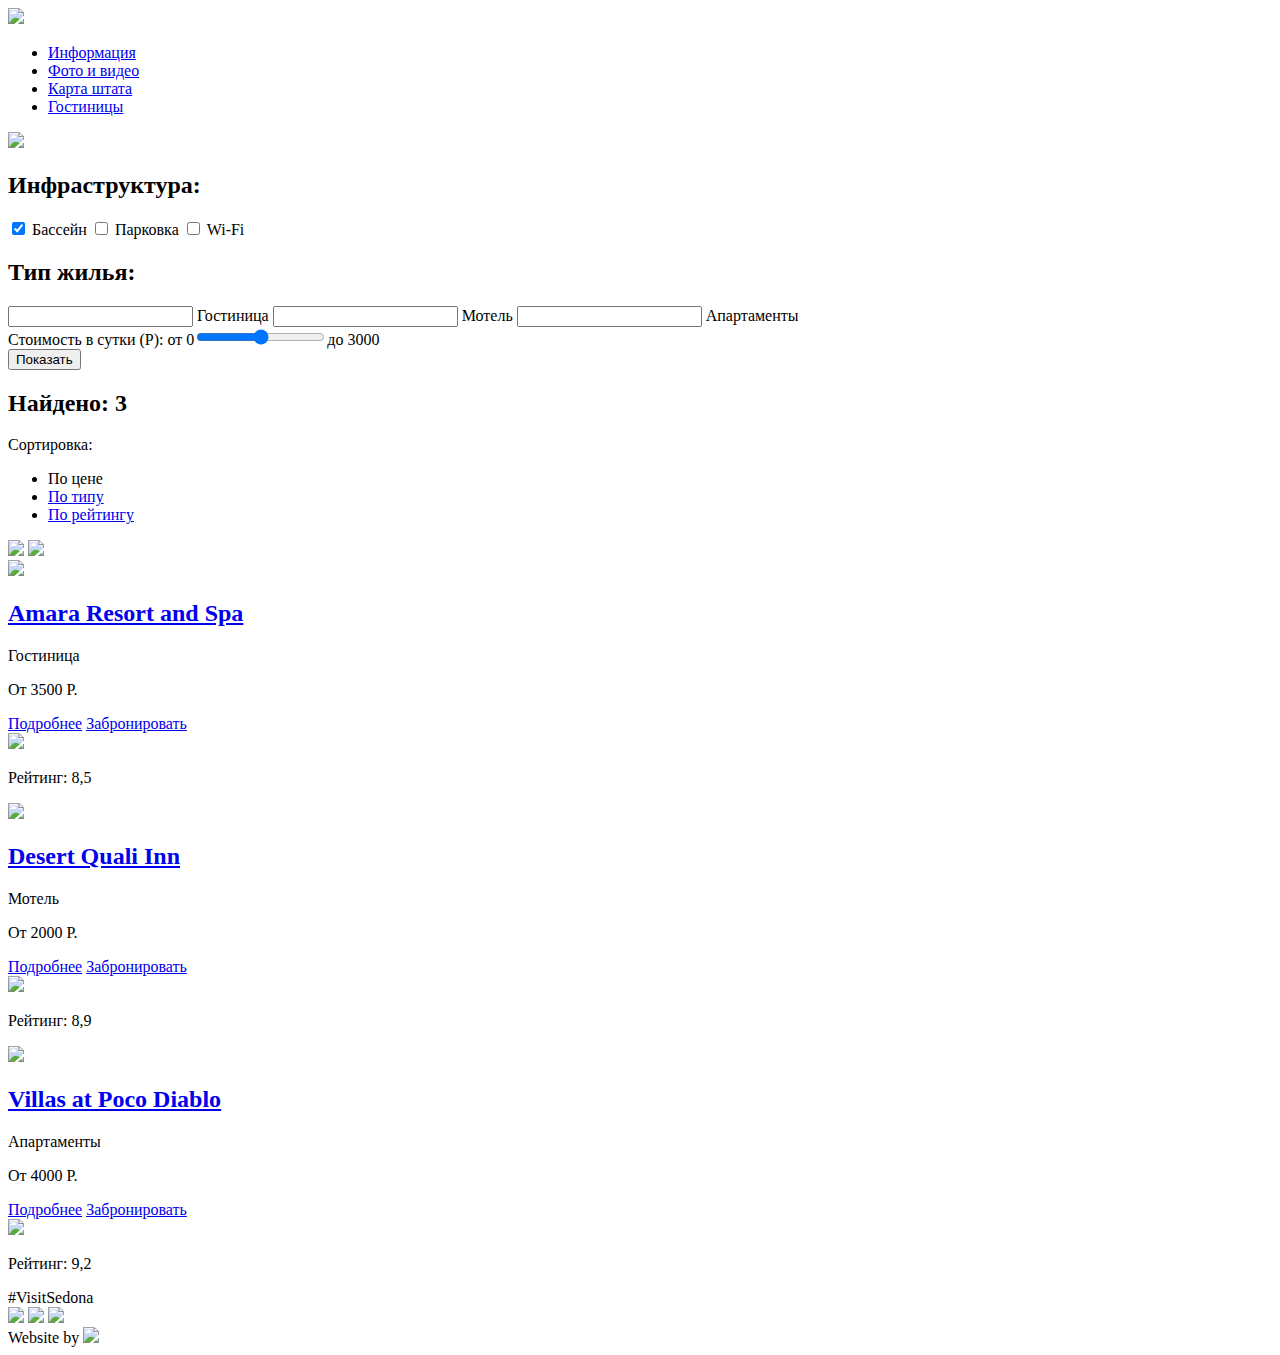
==== inner.html @ 13d553fa "Sedona_edited" ====
<!DOCTYPE html>
<html lang="ru">
  <head>
    <meta charset="utf-8">
    <title>HTML Academy: Седона</title>
    <link href="css/style.css" rel="stylesheet">
  </head>
  <body>
    <header>
      <div class="container">
        <div class="logo">
          <a href="index.html">
            <img src="img/sedona-logo.png">	
          </a>
        </div>
        <nav class="main-navigation">
          <ul>
            <li>
              <a href="#">Информация</a>
            </li>
            <li>
              <a href="#">Фото и видео</a>
            </li>
            <li>
              <a href="#">Карта штата</a>
            </li>
            <li>
              <a href="#">Гостиницы</a>
            </li>
          </ul>
        </nav>
      </div>
    </header>
    <main>
      <div class="search-criteria">
        <img src="img/search-background.jpg">
        <form action="https://echo.sedona.com" method="get">
          <div class="search-criteria-left">
            <div class="infrastructure">
              <h2>Инфраструктура:</h2>
              <label>
                <input type="checkbox" name="swimming-pool" checked> Бассейн
              </label>
              <label>
                <input type="checkbox" name="parking-lot"> Парковка
              </label>
              <label>
                <input type="checkbox" name="wi-fi"> Wi-Fi
              </label>
            </div>
            <div class="housing-type">
              <h2>Тип жилья:</h2>
              <label>
                <input type"checkbox" name="hotel" checked> Гостиница
              </label>
              <label>
                <input type"checkbox" name="motel" checked> Мотель
              </label>
              <label>
                <input type"checkbox" name="apartment" checked> Апартаменты
              </label>
            </div>
          </div>
          <div class="search-criteria-right">
            <label>Стоимость в сутки (Р):
              от 0<input type="range" id="price" name="price" min="0" max="3000">до 3000
            </label>
          </div>
          <div class="buttons">
            <input type="submit" value="Показать">
          </div>        
        </form>  
      </div>
      <div class="found">
        <div class="found-left">
          <h2>Найдено: 3</h2>
          <p>Сортировка:</p>
          <div class="sort">
            <ul>
              <li>
                <a>По цене</a>	
              </li>
              <li>
                <a href="#">По типу</a>
              </li>
              <li>
                <a href="#">По рейтингу</a>
              </li>
            </ul>
          </div>
        </div>
        <div class="found-right">
          <a class="up" href="#up"><img src="up.png"></a>
          <a class="down" href="#down"><img src="down.png"></a>
        </div>
      </div>
      <div class="amara-resort-n-spa">
        <div class="amara-left">
          <a href="amara.html">
            <img src="img/amara.jpg">
            <h2>Amara Resort and Spa</h2>
          </a>
          <p>Гостиница</p>
          <p>От 3500 Р.</p>
          <a href="#">Подробнее</a>
          <a href="#">Забронировать</a>
        </div>
        <div class="amara-right">
          <div class="amara-rating">
            <img src="img/amara-rating.png">
          </div>
          <p>Рейтинг: 8,5</p>
        </div>
      </div>
      <div class="desert-quail-inn">
        <div class="quail-left">
          <a href="quail.html">
            <img src="img/quail.jpg">
            <h2>Desert Quali Inn</h2>
          </a>
          <p>Мотель</p>
          <p>От 2000 Р.</p>
          <a href="#">Подробнее</a>
          <a href="#">Забронировать</a>
        </div>
        <div class="quail-right">
          <div class="quail-rating">
            <img src="img/quail-rating.png">
          </div>
          <p>Рейтинг: 8,9</p>
        </div>
      </div>
      <div class="villas-at-poco-diablo">
        <div class="poco-diablo-left">
          <a href="poco-diablo.html">
            <img src="img/poco-diablo.jpg">
            <h2>Villas at Poco Diablo</h2>
          </a>
          <p>Апартаменты</p>
          <p>От 4000 Р.</p>
          <a href="#">Подробнее</a>
          <a href="#">Забронировать</a>
        </div>
        <div class="poco-diablo-right">
          <div class="poco-diablo-rating">
            <img src="img/poco-diablo-rating.png">
          </div>
          <p>Рейтинг: 9,2</p>
        </div>
      </div>
    </main>
    <footer>
      <div class="container">
        <section class="footer-hashtag">
          #VisitSedona
        </section>
        <section class="footer-social">
          <a href="twitter.com"><img src="img/icon-twitter.png"></a>
          <a href="facebook.com"><img src="img/icon-facebook.png"></a>
          <a href="youtube.com"><img src="img/icon-youtube.png"></a>
        </section>
        <section class="footer-copyright">
          Website by
          <a href="https://htmlacademy.ru">
            <img src="img/icon-academy.png">
          </a>
        </section>
      </div>
    </footer>
  </body>
</html>
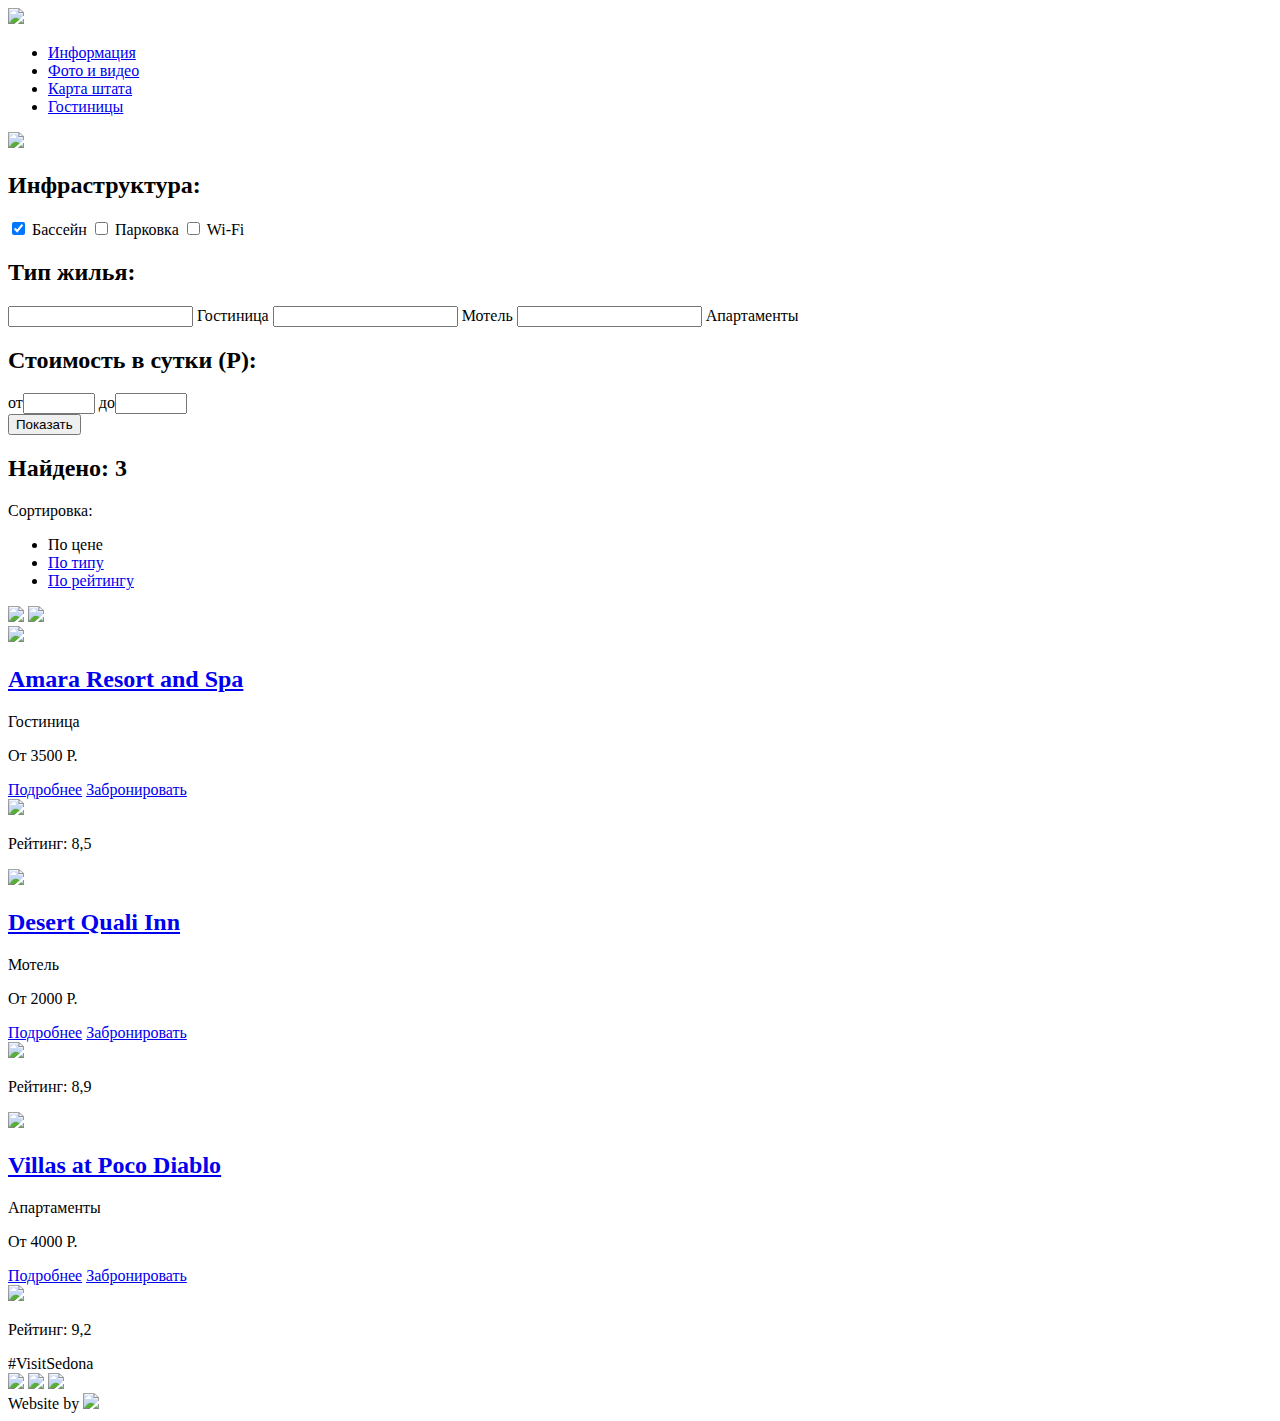
==== commit 7881fb24: "Sedona_edit" ====
--- a/inner.html
+++ b/inner.html
@@ -62,12 +62,18 @@
             </div>
           </div>
           <div class="search-criteria-right">
-            <label>Стоимость в сутки (Р):
-              от 0<input type="range" id="price" name="price" min="0" max="3000">до 3000
+            <h2>Стоимость в сутки (Р):</h2>
+            <label>
+              от<input type="number" name="min-price" min="0" max="3000">
             </label>
-          </div>
-          <div class="buttons">
-            <input type="submit" value="Показать">
+            <label>
+              до<input type="number" name="max-price" min="0" max="3000">
+            </label>
+            <div class="input-range">
+            </div>
+            <div class="button">
+              <input type="submit" value="Показать">
+            </div>
           </div>        
         </form>  
       </div>
@@ -94,9 +100,9 @@
           <a class="down" href="#down"><img src="down.png"></a>
         </div>
       </div>
-      <div class="amara-resort-n-spa">
-        <div class="amara-left">
-          <a href="amara.html">
+      <div class="hotels">
+        <div class="left">
+          <a href="#">
             <img src="img/amara.jpg">
             <h2>Amara Resort and Spa</h2>
           </a>
@@ -105,16 +111,16 @@
           <a href="#">Подробнее</a>
           <a href="#">Забронировать</a>
         </div>
-        <div class="amara-right">
-          <div class="amara-rating">
+        <div class="right">
+          <div class="rating">
             <img src="img/amara-rating.png">
           </div>
           <p>Рейтинг: 8,5</p>
         </div>
       </div>
-      <div class="desert-quail-inn">
-        <div class="quail-left">
-          <a href="quail.html">
+      <div class="hotels">
+        <div class="left">
+          <a href="#">
             <img src="img/quail.jpg">
             <h2>Desert Quali Inn</h2>
           </a>
@@ -123,16 +129,16 @@
           <a href="#">Подробнее</a>
           <a href="#">Забронировать</a>
         </div>
-        <div class="quail-right">
-          <div class="quail-rating">
+        <div class="right">
+          <div class="rating">
             <img src="img/quail-rating.png">
           </div>
           <p>Рейтинг: 8,9</p>
         </div>
       </div>
-      <div class="villas-at-poco-diablo">
-        <div class="poco-diablo-left">
-          <a href="poco-diablo.html">
+      <div class="hotels">
+        <div class="left">
+          <a href="#">
             <img src="img/poco-diablo.jpg">
             <h2>Villas at Poco Diablo</h2>
           </a>
@@ -141,8 +147,8 @@
           <a href="#">Подробнее</a>
           <a href="#">Забронировать</a>
         </div>
-        <div class="poco-diablo-right">
-          <div class="poco-diablo-rating">
+        <div class="right">
+          <div class="rating">
             <img src="img/poco-diablo-rating.png">
           </div>
           <p>Рейтинг: 9,2</p>
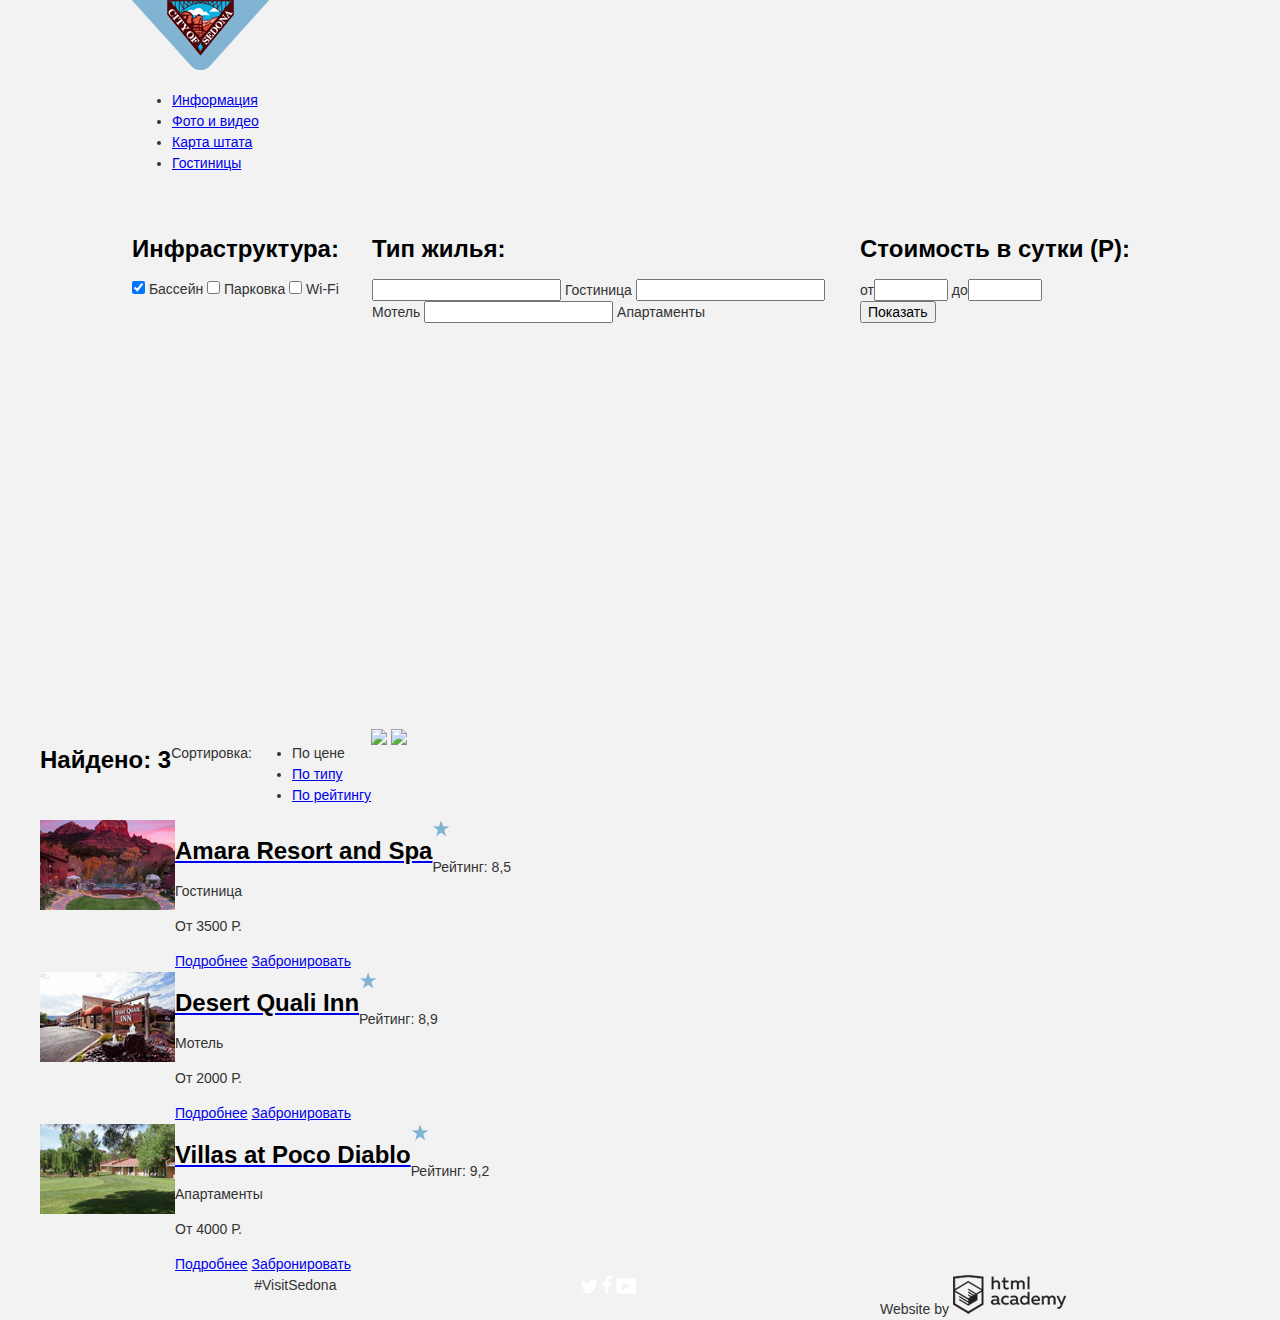
==== commit abef91f1: "Не самая удачная работа" ====
--- a/inner.html
+++ b/inner.html
@@ -3,7 +3,8 @@
   <head>
     <meta charset="utf-8">
     <title>HTML Academy: Седона</title>
-    <link href="css/style.css" rel="stylesheet">
+    <link rel="stylesheet" href="css/normalize.css">
+    <link rel="stylesheet" href="css/style.css">
   </head>
   <body>
     <header>
@@ -33,35 +34,32 @@
     </header>
     <main>
       <div class="search-criteria">
-        <img src="img/search-background.jpg">
         <form action="https://echo.sedona.com" method="get">
-          <div class="search-criteria-left">
-            <div class="infrastructure">
-              <h2>Инфраструктура:</h2>
-              <label>
-                <input type="checkbox" name="swimming-pool" checked> Бассейн
-              </label>
-              <label>
-                <input type="checkbox" name="parking-lot"> Парковка
-              </label>
-              <label>
-                <input type="checkbox" name="wi-fi"> Wi-Fi
-              </label>
-            </div>
-            <div class="housing-type">
-              <h2>Тип жилья:</h2>
-              <label>
-                <input type"checkbox" name="hotel" checked> Гостиница
-              </label>
-              <label>
-                <input type"checkbox" name="motel" checked> Мотель
-              </label>
-              <label>
-                <input type"checkbox" name="apartment" checked> Апартаменты
-              </label>
-            </div>
+          <div class="infrastructure">
+            <h2>Инфраструктура:</h2>
+            <label>
+              <input type="checkbox" name="swimming-pool" checked> Бассейн
+            </label>
+            <label>
+              <input type="checkbox" name="parking-lot"> Парковка
+            </label>
+            <label>
+              <input type="checkbox" name="wi-fi"> Wi-Fi
+            </label>
           </div>
-          <div class="search-criteria-right">
+          <div class="housing-type">
+            <h2>Тип жилья:</h2>
+            <label>
+              <input type"checkbox" name="hotel" checked> Гостиница
+            </label>
+            <label>
+              <input type"checkbox" name="motel" checked> Мотель
+            </label>
+            <label>
+              <input type"checkbox" name="apartment" checked> Апартаменты
+            </label>
+          </div>
+          <div class="price">
             <h2>Стоимость в сутки (Р):</h2>
             <label>
               от<input type="number" name="min-price" min="0" max="3000">
@@ -74,36 +72,36 @@
             <div class="button">
               <input type="submit" value="Показать">
             </div>
-          </div>        
+          </div>     
         </form>  
       </div>
       <div class="found">
-        <div class="found-left">
-          <h2>Найдено: 3</h2>
-          <p>Сортировка:</p>
-          <div class="sort">
-            <ul>
-              <li>
-                <a>По цене</a>	
-              </li>
-              <li>
-                <a href="#">По типу</a>
-              </li>
-              <li>
-                <a href="#">По рейтингу</a>
-              </li>
-            </ul>
-          </div>
+        <h2>Найдено: 3</h2>
+        <p>Сортировка:</p>
+        <div class="sort">
+          <ul>
+            <li>
+              <a>По цене</a>	
+            </li>
+            <li>
+              <a href="#">По типу</a>
+            </li>
+            <li>
+              <a href="#">По рейтингу</a>
+            </li>
+          </ul>
         </div>
-        <div class="found-right">
+        <div class="sort-list">
           <a class="up" href="#up"><img src="up.png"></a>
           <a class="down" href="#down"><img src="down.png"></a>
         </div>
       </div>
       <div class="hotels">
-        <div class="left">
+        <div class="hotel-photo">
+          <img src="img/amara.jpg">
+        </div>
+        <div class="hotel-description">
           <a href="#">
-            <img src="img/amara.jpg">
             <h2>Amara Resort and Spa</h2>
           </a>
           <p>Гостиница</p>
@@ -111,17 +109,17 @@
           <a href="#">Подробнее</a>
           <a href="#">Забронировать</a>
         </div>
-        <div class="right">
-          <div class="rating">
-            <img src="img/amara-rating.png">
-          </div>
+        <div class="rating">
+          <img src="img/rating.png">
           <p>Рейтинг: 8,5</p>
         </div>
       </div>
       <div class="hotels">
-        <div class="left">
+        <div class="hotel-photo">
+          <img src="img/quail.jpg">
+        </div>
+        <div class="hotel-description">
           <a href="#">
-            <img src="img/quail.jpg">
             <h2>Desert Quali Inn</h2>
           </a>
           <p>Мотель</p>
@@ -129,17 +127,17 @@
           <a href="#">Подробнее</a>
           <a href="#">Забронировать</a>
         </div>
-        <div class="right">
-          <div class="rating">
-            <img src="img/quail-rating.png">
-          </div>
+        <div class="rating">
+          <img src="img/rating.png">
           <p>Рейтинг: 8,9</p>
         </div>
       </div>
       <div class="hotels">
-        <div class="left">
+        <div class="hotel-photo">
+          <img src="img/poco-diablo.jpg">
+        </div>
+        <div class="hotel-description">
           <a href="#">
-            <img src="img/poco-diablo.jpg">
             <h2>Villas at Poco Diablo</h2>
           </a>
           <p>Апартаменты</p>
@@ -147,10 +145,8 @@
           <a href="#">Подробнее</a>
           <a href="#">Забронировать</a>
         </div>
-        <div class="right">
-          <div class="rating">
-            <img src="img/poco-diablo-rating.png">
-          </div>
+        <div class="rating">
+          <img src="img/rating.png">
           <p>Рейтинг: 9,2</p>
         </div>
       </div>
--- a/css/style.css
+++ b/css/style.css
@@ -0,0 +1,149 @@
+body {
+    font-size: 14px;
+    line-height: 21px;
+    color: #333333;
+    font-weight: normal;
+    font-family: "PT Sans", sans-serif;   
+    background-color: #f2f2f2;
+    margin: 0 0 0 40px;  
+}
+
+h1 {
+    font-size: 30px;
+    line-height: 24px;
+    color: #000000;
+    font-weight: bold;
+    font-family: "PT Sans", sans-serif;
+}
+
+h2 {
+    font-size: 24px;
+    line-height: 21px;
+    color: #000000;
+    font-weight: bold;
+    font-family: "PT Sans", sans-serif;
+}
+
+header {
+    margin-bottom: 0;
+}
+
+.container {
+    width: 1056px;
+    margin: 0 auto;
+    padding: 0 73px;
+}
+
+.main-navigation {
+    width: 1056px;
+    min-height: 56px;
+}
+
+.photo-introduction {
+    margin: 0 auto 63px;
+    background: #81b3d2 url("img/sedona.jpg") no-repeat;
+}
+
+.welcome {
+    width: 458px;
+    height: 352px;
+}
+
+.mask {
+    width: 100%;
+    height: 57px;
+}
+
+.intro {
+    height: 105px;
+}
+
+.real-town {
+    display: flex;
+    justify-content: flex-start;
+    
+}
+
+.real-town-left {
+    min-width: 400px;
+}
+
+.features-top {
+    display: flex;
+    justify-content: center;
+}
+
+.features-top .features-item {
+    min-width: 400px;
+}
+
+.devil-bridge {
+    display: flex;
+    justify-content: flex-start;
+}
+
+.devil-bridge-right {
+    min-width: 400px;
+}
+
+.features-bottom {
+    display: flex;
+    justify-content: center;
+    margin-bottom: 55px;
+}
+
+.features-bottom .features-item {
+    min-width: 400px;
+}
+
+.interested {
+    height: 100px;
+    margin-bottom: 50px;
+}
+
+form {
+    width: 568px;
+    height: 481px;
+}
+
+.map {
+    width: 1200px;
+    height: 593px;
+}
+
+footer .container {
+    display: flex;
+    justify-content: space-around;
+}
+
+.search-criteria form {
+    display: flex;
+    width: 1056px;
+    margin: 0 auto;
+    padding: 30px 73px;
+}
+
+.infrastructure {
+    min-width: 240px;
+}
+
+.housing-type {
+    min-width: 288px;
+}
+
+.price {
+    min-width: 328px;
+}
+
+.found {
+    display: flex;
+    justify-content: flex-start;
+    width: 1056px;
+}
+
+.hotels {
+    display: flex;
+    justify-content: flex-start;
+    width: 1056px;
+}
+
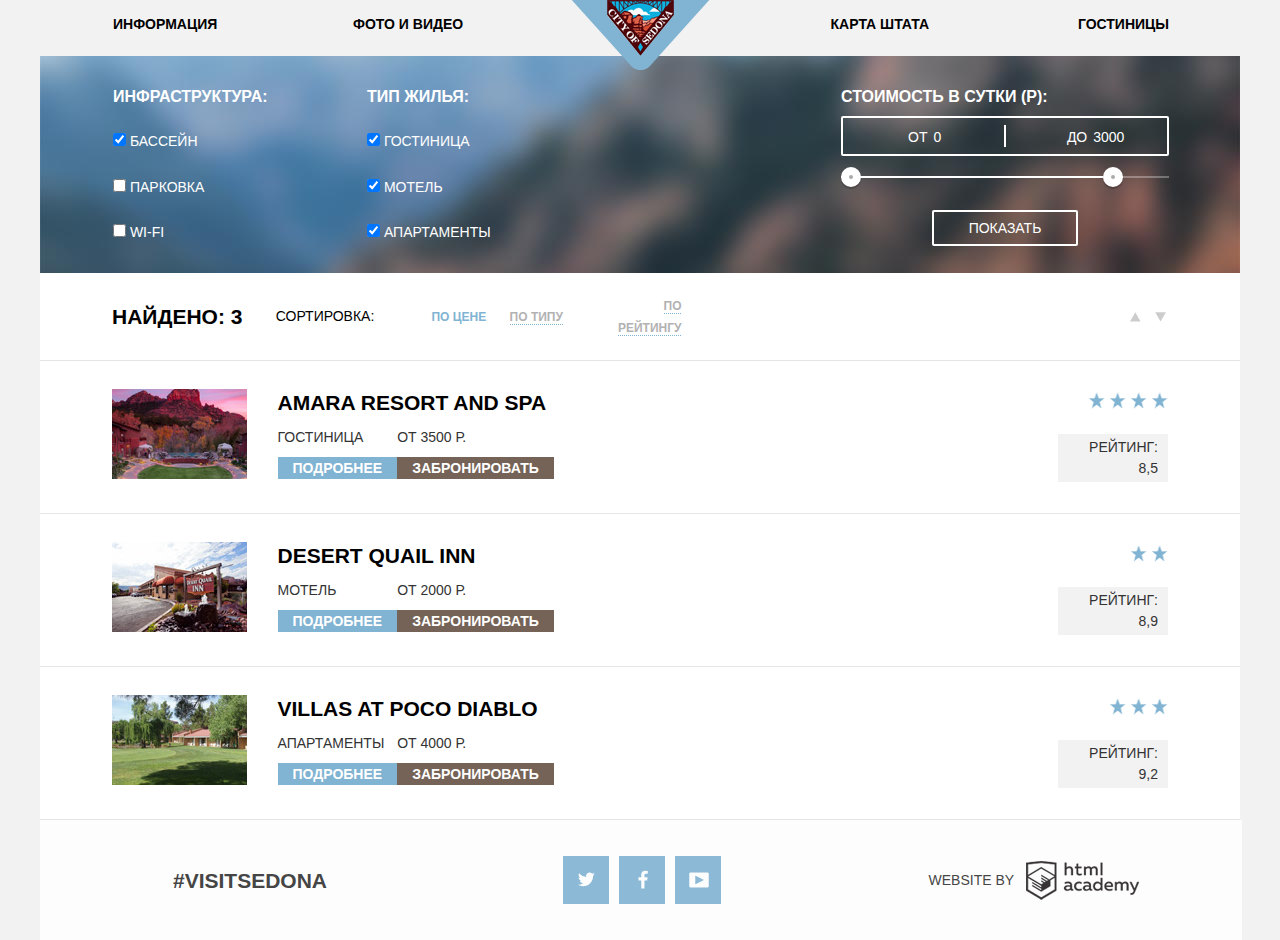
==== commit b943380b: "Декоративные элементы" ====
--- a/inner.html
+++ b/inner.html
@@ -50,26 +50,33 @@
           <div class="housing-type">
             <h2>Тип жилья:</h2>
             <label>
-              <input type"checkbox" name="hotel" checked> Гостиница
-            </label>
-            <label>
-              <input type"checkbox" name="motel" checked> Мотель
-            </label>
-            <label>
-              <input type"checkbox" name="apartment" checked> Апартаменты
+              <input type="checkbox" name="hotel" checked> Гостиница
+            </label>
+            <label>
+              <input type="checkbox" name="motel" checked> Мотель
+            </label>
+            <label>
+              <input type="checkbox" name="apartment" checked> Апартаменты
             </label>
           </div>
           <div class="price">
             <h2>Стоимость в сутки (Р):</h2>
-            <label>
-              от<input type="number" name="min-price" min="0" max="3000">
-            </label>
-            <label>
-              до<input type="number" name="max-price" min="0" max="3000">
-            </label>
-            <div class="input-range">
-            </div>
-            <div class="button">
+            <div class="price-controls">
+              <label class="min-price">
+                от<input type="number" name="min-price" min="0" max="3000" value="0">
+              </label>
+              <label class="max-price">
+                до<input type="number" name="max-price" min="0" max="3000" value="3000">
+              </label>
+            </div>
+            <div class="range-controls">
+              <div class="scale">
+                <div class="bar"></div>
+              </div>
+              <div class="range-toggle range-toggle-min"></div>
+              <div class="range-toggle range-toggle-max"></div>
+            </div>
+            <div class="inner-button">
               <input type="submit" value="Показать">
             </div>
           </div>     
@@ -81,7 +88,7 @@
         <div class="sort">
           <ul>
             <li>
-              <a>По цене</a>	
+              <a class="active">По цене</a>	
             </li>
             <li>
               <a href="#">По типу</a>
@@ -92,8 +99,8 @@
           </ul>
         </div>
         <div class="sort-list">
-          <a class="up" href="#up"><img src="up.png"></a>
-          <a class="down" href="#down"><img src="down.png"></a>
+          <a class="up" href="#up"></a>
+          <a class="down" href="#down"></a>
         </div>
       </div>
       <div class="hotels">
@@ -104,13 +111,24 @@
           <a href="#">
             <h2>Amara Resort and Spa</h2>
           </a>
-          <p>Гостиница</p>
-          <p>От 3500 Р.</p>
-          <a href="#">Подробнее</a>
-          <a href="#">Забронировать</a>
+          <div class="details-n-book">
+            <div class="details">
+              <p>Гостиница</p>
+              <a class="more" href="#">Подробнее</a>
+            </div>
+            <div class="book">
+              <p>От 3500 Р.</p>
+              <a class="reserve" href="#">Забронировать</a>
+            </div>
+          </div>
         </div>
         <div class="rating">
-          <img src="img/rating.png">
+          <div class="star">
+            <img src="img/rating.png" width="17" height="17">
+            <img src="img/rating.png" width="17" height="17">
+            <img src="img/rating.png" width="17" height="17">
+            <img src="img/rating.png" width="17" height="17">
+          </div>
           <p>Рейтинг: 8,5</p>
         </div>
       </div>
@@ -120,15 +138,24 @@
         </div>
         <div class="hotel-description">
           <a href="#">
-            <h2>Desert Quali Inn</h2>
-          </a>
-          <p>Мотель</p>
-          <p>От 2000 Р.</p>
-          <a href="#">Подробнее</a>
-          <a href="#">Забронировать</a>
+            <h2>Desert Quail Inn</h2>
+          </a>
+          <div class="details-n-book">
+            <div class="details">
+              <p>Мотель</p>
+              <a class="more" href="#">Подробнее</a>
+            </div>
+            <div class="book">
+              <p>От 2000 Р.</p>
+              <a class="reserve" href="#">Забронировать</a>
+            </div>
+          </div>
         </div>
         <div class="rating">
-          <img src="img/rating.png">
+          <div class="star">
+            <img src="img/rating.png" width="17" height="17">
+            <img src="img/rating.png" width="17" height="17">
+          </div>
           <p>Рейтинг: 8,9</p>
         </div>
       </div>
@@ -140,13 +167,23 @@
           <a href="#">
             <h2>Villas at Poco Diablo</h2>
           </a>
-          <p>Апартаменты</p>
-          <p>От 4000 Р.</p>
-          <a href="#">Подробнее</a>
-          <a href="#">Забронировать</a>
+          <div class="details-n-book">
+            <div class="details">
+              <p>Апартаменты</p>
+              <a class="more" href="#">Подробнее</a>
+            </div>
+            <div class="book">
+              <p>От 4000 Р.</p>
+              <a class="reserve" href="#">Забронировать</a>
+            </div>
+          </div>
         </div>
         <div class="rating">
-          <img src="img/rating.png">
+          <div class="star">
+            <img src="img/rating.png" width="17" height="17">
+            <img src="img/rating.png" width="17" height="17">
+            <img src="img/rating.png" width="17" height="17">
+          </div>
           <p>Рейтинг: 9,2</p>
         </div>
       </div>
@@ -157,15 +194,13 @@
           #VisitSedona
         </section>
         <section class="footer-social">
-          <a href="twitter.com"><img src="img/icon-twitter.png"></a>
-          <a href="facebook.com"><img src="img/icon-facebook.png"></a>
-          <a href="youtube.com"><img src="img/icon-youtube.png"></a>
+          <a class="social social-twitter" href="twitter.com"></a>
+          <a class="social social-facebook" href="facebook.com"></a>
+          <a class="social social-youtube" href="youtube.com"></a>
         </section>
         <section class="footer-copyright">
-          Website by
-          <a href="https://htmlacademy.ru">
-            <img src="img/icon-academy.png">
-          </a>
+          <span>Website by</span>
+          <a class="academy" href="https://htmlacademy.ru"></a>
         </section>
       </div>
     </footer>
--- a/css/style.css
+++ b/css/style.css
@@ -3,9 +3,9 @@
     line-height: 21px;
     color: #333333;
     font-weight: normal;
-    font-family: "PT Sans", sans-serif;   
-    background-color: #f2f2f2;
-    margin: 0 0 0 40px;  
+    font-family: "PT Sans", sans-serif;
+	text-transform: uppercase;   
+    background-color: #f2f2f2; 
 }
 
 h1 {
@@ -17,11 +17,19 @@
 }
 
 h2 {
-    font-size: 24px;
+    font-size: 21px;
     line-height: 21px;
     color: #000000;
     font-weight: bold;
     font-family: "PT Sans", sans-serif;
+    text-transform: uppercase;
+}
+
+header,
+main,
+footer {
+    width: 1200px;
+    margin: 0 auto;
 }
 
 header {
@@ -29,121 +37,802 @@
 }
 
 .container {
+    display: flex;
+    position: relative;
     width: 1056px;
     margin: 0 auto;
     padding: 0 73px;
 }
 
+.logo {
+    position: absolute;
+    left: 50%;
+    margin-left: -69px;
+}
+
 .main-navigation {
     width: 1056px;
     min-height: 56px;
 }
 
+.main-navigation ul {
+    display: flex;
+    justify-content: space-between;
+    list-style: none;
+    padding: 0;
+}
+
+ul li:first-child {
+    width: 240px;
+    text-align: start;
+}
+
+ul li:nth-child(2) {
+    width: 288px;
+    text-align: start;
+}
+
+ul li:nth-child(3) {
+    width: 288px;
+    text-align: end;
+}
+
+ul li:last-child {
+    width: 240px;
+    text-align: end; 
+}
+
+li a {
+    text-decoration: none;
+    color: black;
+    text-transform: uppercase;
+    font-weight: bold;
+}
+
+li a:hover {
+    color: #81b3d2;
+}
+
+li a:active {
+    opacity: 0.3;
+}
+
+main {
+    background-color: white;
+}
+
 .photo-introduction {
+    height: 508px; 
     margin: 0 auto 63px;
-    background: #81b3d2 url("img/sedona.jpg") no-repeat;
-}
-
-.welcome {
-    width: 458px;
-    height: 352px;
-}
-
-.mask {
-    width: 100%;
-    height: 57px;
+    background: #81b3d2 url("../img/sedona.jpg") no-repeat;
+    text-align: center;
+}
+
+.photo-introduction img {
+    margin-top: 76px;
+    margin-bottom: 80px;
+}
+
+.photo-introduction::before {
+    content: url("../img/white-mask.png");
+    position: absolute;
+    top: 508px;
+    left: 50%;
+    margin-left: -600px;  
 }
 
 .intro {
     height: 105px;
+    margin-bottom: 53px;
+    text-align: center;
+}
+
+.intro h2 {
+    line-height: 26px;
 }
 
 .real-town {
     display: flex;
     justify-content: flex-start;
-    
+    max-width: 1200px;
+    max-height: 256px;
+    margin-bottom: 60px;   
 }
 
 .real-town-left {
     min-width: 400px;
-}
+    padding: 50px 0;
+    text-align: center;
+    color: white;
+    background-color: #81b3d2;
+}
+
+.real-town-left h2 {
+    color: white;
+}     
 
 .features-top {
     display: flex;
     justify-content: center;
+    margin-bottom: 60px;
 }
 
 .features-top .features-item {
     min-width: 400px;
+    text-align: center;
 }
 
 .devil-bridge {
     display: flex;
     justify-content: flex-start;
+    max-width: 1200px;
+    max-height: 256px;
 }
 
 .devil-bridge-right {
     min-width: 400px;
+    padding: 50px 0;
+    text-align: center;
+    color: white;
+    background-color: #81b3d2;
+}
+
+.devil-bridge-right h2 {
+    color: white;
 }
 
 .features-bottom {
     display: flex;
     justify-content: center;
+    padding-top: 45px;
+    padding-bottom: 60px;
     margin-bottom: 55px;
+    background-color: #eeeeee;
 }
 
 .features-bottom .features-item {
     min-width: 400px;
+    text-align: center;
 }
 
 .interested {
     height: 100px;
+    text-align: center;
     margin-bottom: 50px;
+}
+
+.link-to-hotels {
+    position: relative;
+    width: 568px;
+    height: 86px;
+    background-color: #766357;
+    text-align: center;
+    z-index: 2;
+}
+
+.link-to-hotels a {
+    display: inline-block;
+    margin-top: 30px;
+    color: white;
+    text-decoration: none;
+    font-size: 21px;
+    font-weight: bold;
 }
 
 form {
     width: 568px;
     height: 481px;
+    margin: 0 auto 78px;
+}
+
+.form-content {
+    position: relative;
+    height: 285px;   
+    padding: 55px;
+    font-weight: bold;
+    z-index: 2;
+    background: white;
+}
+
+.arrivals input[type="text"],
+.departures input[type="text"] {
+    width: 348px;
+    height: 38px;
+    text-indent: 12px;
+    font-family: inherit;
+    font-weight: bold;
+    background-color: #f2f2f2;
+    border: 0;
+}
+
+.adults input[type="text"],
+.children input[type="text"] {
+    width: 114px;
+    height: 38px;
+    font-family: inherit;
+    font-weight: bold;
+    text-align: center;
+    background-color: #f2f2f2;
+    border: 0;
+}
+
+input[type="text"]:hover {
+    background-color: #ebebeb;
+}
+
+input[type="text"]:focus {
+	outline: 2px solid #ebebeb;
+    background-color: white;
+}
+	
+.arrivals,
+.departures {
+    margin-bottom: 29px;
+}
+
+.arrivals span {
+    margin-right: 19px;
+}
+
+.departures span {
+    margin-right: 16px;
+}
+
+.arrivals label::after {
+    content: "";
+    background: url("../img/icon-calendar.png") no-repeat 0 0;
+    width: 21px;
+    height: 22px;
+    position: absolute;
+    top: 64px;
+    right: 70px;
+}
+
+.arrivals label:hover::after {
+    background-position: 0 -23px;
+}
+
+.departures label::after {
+    content: "";
+    background: url("../img/icon-calendar.png") no-repeat 0 0;
+    width: 21px;
+    height: 22px;
+    position: absolute;
+    top: 132px;
+    right: 70px;
+}
+
+.departures label:hover::after {
+    background-position: 0 -23px;
+}
+
+.guests {
+    display: flex;
+    justify-content: space-between;
+    margin-bottom: 55px;
+}
+
+.adults span {
+    margin-right: 36px;
+}
+
+.children span {
+    margin-right: 26px;
+}
+
+.adults label::before {
+    content: "";
+    background: url("../img/icon-minus.png") no-repeat 0 0;
+    width: 11px;
+    height: 3px;
+    position: absolute;
+    left: 175px;
+    top: 210px;
+}
+
+.adults label:hover::before {
+    background-position: 0 -4px;
+}
+
+.adults label::after {
+    content: "";
+    background: url("../img/icon-plus.png") no-repeat 0 0;
+    width: 11px;
+    height: 11px;
+    position: absolute;
+    left: 250px;
+    top: 207px;
+}
+
+.adults label:hover::after {
+    background-position: 0 -12px;
+}
+
+.children label::before {
+    content: "";
+    background: url("../img/icon-minus.png") no-repeat 0 0;
+    width: 11px;
+    height: 3px;
+    position: absolute;
+    right: 145px;
+    top: 210px;
+}
+
+.children label:hover::before {
+    background-position: 0 -4px;
+}
+
+.children label::after {
+    content: "";    
+    background: url("../img/icon-plus.png") no-repeat 0 0;
+    width: 11px;
+    height: 11px;
+    position: absolute;
+    right: 70px;
+    top: 207px;
+}
+
+.children label:hover::after {
+    background-position: 0 -12px;
+}
+
+.button input[type="submit"] {
+    width: 458px;
+    padding: 16px 0;
+    background: #81b3d2;
+    color: white;
+    font-family: inherit;
+    text-transform: uppercase;
+    font-size: 21px;
+    font-weight: bold;
+    border: 0;
+}
+
+input[type="submit"]:hover {
+    background-color: #669ec0;
+}
+
+input[type="submit"]:active {
+    color: #88b6d1;
+    background-color: #5496bd;
 }
 
 .map {
+    position: absolute; 
+    top: 2171px;
+    z-index: 1;
     width: 1200px;
     height: 593px;
 }
 
 footer .container {
-    display: flex;
-    justify-content: space-around;
+    position: relative;
+    min-height: 120px;
+    margin-top: 0;
+    display: flex;
+    justify-content: space-between;
+    align-items:center;
+    z-index: 2;
+    background: white;
+    opacity: 0.9;
+}
+
+.footer-hashtag {
+    margin-left: 60px;
+    font-size: 21px;
+    font-weight: bold;
+}
+
+.social {
+    display: inline-block;
+    width: 46px;
+    height: 48px;
+    margin-right: 6px;
+    background: #81b3d2 url("../img/social.png") no-repeat;
+    vertical-align: middle;
+}
+
+.social:hover {
+    background-color: #669ec0;
+}
+
+.social:active {
+    background-color: #5496bd;
+}
+
+.footer-social a:first-child {
+    margin-left: 28px;
+}
+.footer-social a:last-child {
+    margin-right: 0;
+}
+
+.social-twitter {
+    background-position: 0 0;
+}
+
+.social-twitter:active {
+    opacity: 0.3;
+}
+
+.social-facebook {
+    background-position: -51px 0;
+}
+
+.social-facebook:active {
+    opacity: 0.3;
+}
+
+.social-youtube {
+    background-position: -103px 0;
+}
+
+.social-youtube:active {
+    opacity: 0.3;
+}
+
+.footer-copyright {
+    margin-right: 30px;
+}
+
+.academy {
+    width: 113px;
+    height: 39px;
+    background: url("../img/icon-academy.png") no-repeat 0 0;
+    vertical-align: middle;
+}
+
+.academy:hover {
+    background-position: 0 -40px; 
+}
+
+.academy:active {
+    background-position: 0 -80px;
+}
+
+.container .footer-copyright span,
+.container .footer-copyright a {
+    display: inline-block;
+    vertical-align: middle;
+}
+
+.container .footer-copyright span {
+    margin-right: 8px;
+}
+
+.search-criteria {
+    height: 217px;
 }
 
 .search-criteria form {
     display: flex;
     width: 1056px;
+    height: 157px;
     margin: 0 auto;
     padding: 30px 73px;
+    background: url("../img/search-background.jpg") no-repeat;
+    color: white;
 }
 
 .infrastructure {
-    min-width: 240px;
+    display: flex;
+    flex-direction: column;
+    justify-content: space-between;
+    min-width: 254px;
 }
 
 .housing-type {
-    min-width: 288px;
+    display: flex;
+    flex-direction: column;
+    justify-content: space-between;
+    min-width: 474px;
 }
 
 .price {
     min-width: 328px;
 }
 
+.price h2 {
+    margin-bottom: 9px;
+}
+
+.price-controls {
+    position: relative;
+    height: 36px;
+    margin-bottom: 20px;
+    border: 2px solid #ffffff;
+    border-radius: 2px;
+}
+
+.price-controls::after {
+    content: "";
+    position: absolute;
+    top: 50%;
+    left: 50%;
+    width: 2px;
+    height: 22px;
+    background: white;
+    transform: translate(-50%, -50%);
+}
+
+.price-controls label {
+    display: inline-block;
+    line-height: 38px;
+    vertical-align: top;
+    cursor: pointer;
+}
+
+.price-controls .min-price,
+.price-controls .max-price {
+    width: 90px;
+    padding-left: 65px;
+}
+
+.price-controls input {
+    width: 50px;
+    margin: -1px 4px;
+    color: white;
+    font: inherit;
+    background: none;
+    border: none;
+}
+
+.range-controls {
+    position: relative;
+    margin-bottom: 32px;
+}
+
+.range-controls .scale {
+    height: 2px;
+    background: rgba(255, 255, 255, 0.3);
+}
+
+.range-controls .bar {
+    width: 80%;
+    height: 2px;
+    background: white;
+}
+
+.range-toggle {
+	position: absolute;
+    top: -9px;
+    width: 4px;
+    height: 4px;
+    background: #ababab;
+    border: 8px solid white;
+    border-radius: 50%;
+    box-shadow: 0 2px 1px 0 rgba(0, 1, 1, 0.2);
+    cursor: pointer;
+}
+
+.range-toggle-min {
+    left: 0;
+}
+
+.range-toggle:hover {
+    background: #1c4f80;
+}
+
+.range-toggle-max {
+    left: 80%;
+}
+
+.search-criteria div {
+    max-height: 160px;
+}
+
+form h2 {
+    margin: 0;
+    padding: 0;
+    font-size: 16px;
+    line-height: 21px;
+    color: white;
+}
+
+.inner-button input[type="submit"] {
+    display: block;
+    margin: 0 auto;
+    padding: 6px 35px;
+    font-size: 14px;
+    line-height: 20px;
+    color: #ffffff;
+    text-transform: uppercase;
+    background: transparent;
+    border: 2px solid #ffffff;
+    border-radius: 2px;
+    cursor: pointer;
+}
+
+.inner-button input[type="submit"]:hover {
+    color: #000000;
+    background: white;
+}
+
 .found {
     display: flex;
-    justify-content: flex-start;
+    justify-content: space-between;
+    align-items: center;
     width: 1056px;
+    height: 87px;
+    margin: 0 auto;
+    padding: 0 72px;
+    border-bottom: 1px solid #e5e5e5;
+}
+
+.found h2 {
+    width: 164px;
+    text-align: start;
+}
+
+.found p {
+    width: 116px;
+    color: black;
+    text-align: start;
+}
+
+.found .sort {
+    width: 740px;
+}
+
+.sort ul {
+    display: flex;
+    align-items: center;
+    list-style: none;
+    max-width: 250px;
+}
+
+.sort ul li a {
+    font-size: 12px;
+    color: #b2b2b2;
+    border-bottom: 1px dotted #81b3d2;
+}
+
+.sort ul li a:hover {
+    color: #81b3d2;
+}
+
+.sort ul li a:active {
+    color: black;
+    border: none;
+}
+
+.sort .active {
+    color: #81b3d2;
+    border: none;
+}
+
+.sort-list {
+    width: 38px;
+}
+
+.up {
+    display: inline-block;
+    width: 11px;
+    height: 10px;
+    margin-right: 10px;
+    background: url("../img/icon-up.png") no-repeat 0 0;
+    vertical-align: middle;    
+}
+
+.up:hover {
+    background-position: 0 -12px;
+}
+
+.up:active {
+    background-position: 0 -23px;
+}
+
+.down {
+    display: inline-block;
+    width: 11px;
+    height: 10px;
+    background: url("../img/icon-down.png") no-repeat 0 0;
+    vertical-align: middle;    
+}
+
+.down:hover {
+    background-position: 0 -12px;
+}
+
+.down:active {
+    background-position: 0 -23px;
 }
 
 .hotels {
     display: flex;
-    justify-content: flex-start;
+    justify-content: space-between;
+    align-items: center;
     width: 1056px;
-}
-
+    padding: 0 72px;
+    height: 152px;
+    margin: 0 auto;
+    border-bottom: 1px solid #e5e5e5;
+}
+
+.hotel-photo {
+    margin-right: 30px;
+}
+
+.hotel-description {
+    width: 780px;
+    height: 90px;
+}
+
+.hotel-description h2 {
+    margin-top: 0;
+    margin-bottom: 0;
+}
+
+.hotel-description h2:hover {
+    color: #81b3d2;
+}
+
+.hotel-description h2:active {
+    opacity: 0.3;
+}
+
+.hotel-description p {
+    margin-bottom: 10px;
+}
+
+.hotel-description a {
+    text-decoration: none;
+}
+
+.details-n-book {
+    display: flex;
+    justify-content: space-between;
+    width: 258px;
+}
+
+.more {
+    padding: 3px 15px;
+    color: white;
+    font-weight: bold;
+    background: #81b3d2;
+}
+
+.more:hover {
+    background: #669ec0;
+}
+
+.more:active {
+    color: #7aadcb;
+    background: #5496bd;
+}
+
+.reserve {
+    padding: 3px 15px;
+    color: white;
+    font-weight: bold;
+    background: #766357;
+}
+
+.reserve:hover {
+    background: #604e43;
+}
+
+.reserve:active {
+    color: #766860;
+    background: #503e33;
+}
+
+.rating {
+    display: flex;
+    flex-direction: column;
+    justify-content: space-between;
+    width: 110px;
+    height: 90px;
+}
+
+.rating p {
+    padding: 3px 10px;
+    margin: 0;
+    background: #f2f2f2;
+    text-align: end;
+}
+
+.star {
+    text-align: end;
+}
+
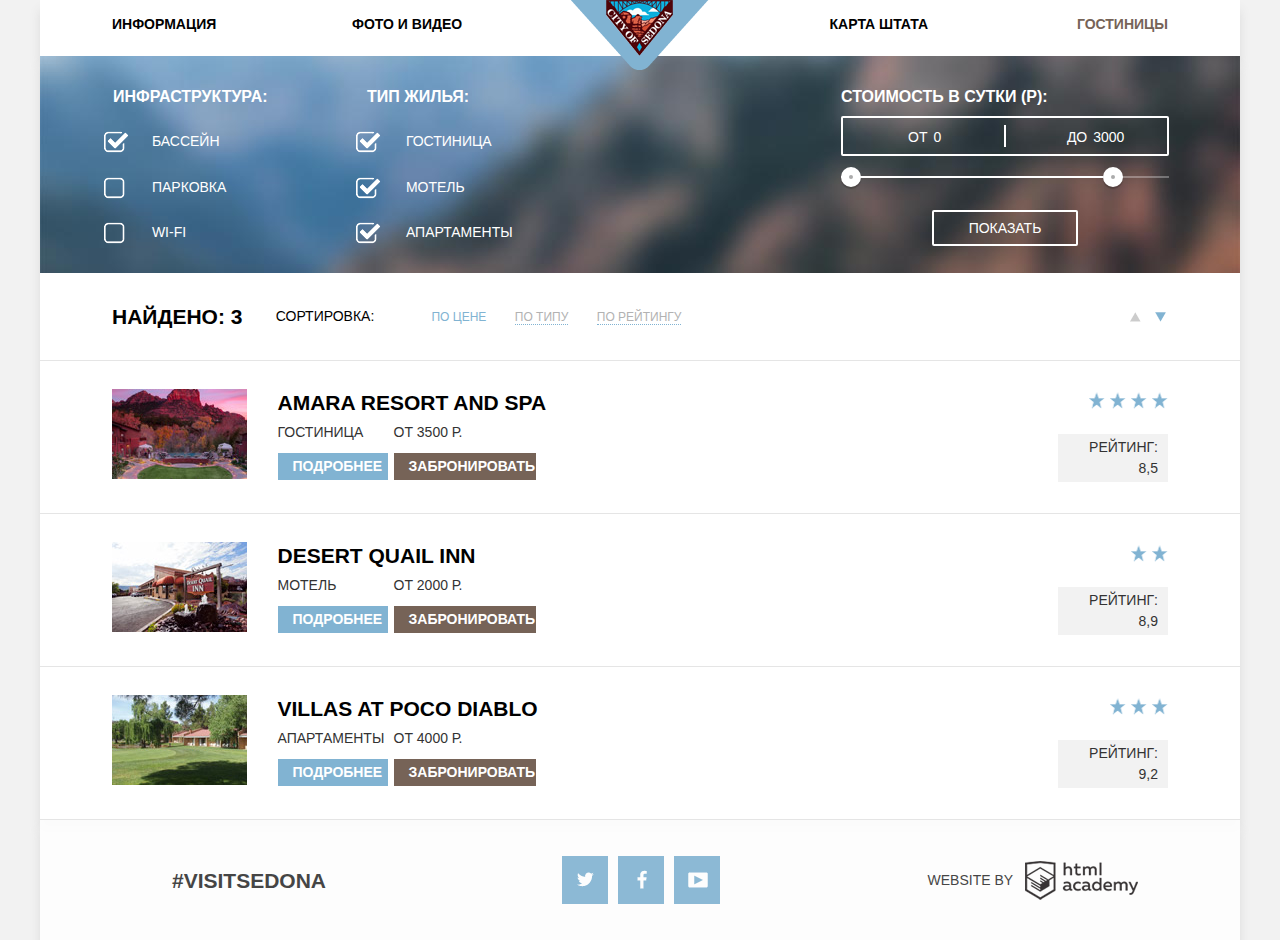
==== commit 51e72fbb: "Update" ====
--- a/inner.html
+++ b/inner.html
@@ -26,7 +26,7 @@
               <a href="#">Карта штата</a>
             </li>
             <li>
-              <a href="#">Гостиницы</a>
+              <a class="active">Гостиницы</a>
             </li>
           </ul>
         </nav>
@@ -37,7 +37,7 @@
         <form action="https://echo.sedona.com" method="get">
           <div class="infrastructure">
             <h2>Инфраструктура:</h2>
-            <label>
+            <label class="checked">
               <input type="checkbox" name="swimming-pool" checked> Бассейн
             </label>
             <label>
@@ -49,13 +49,13 @@
           </div>
           <div class="housing-type">
             <h2>Тип жилья:</h2>
-            <label>
+            <label class="checked">
               <input type="checkbox" name="hotel" checked> Гостиница
             </label>
-            <label>
+            <label class="checked">
               <input type="checkbox" name="motel" checked> Мотель
             </label>
-            <label>
+            <label class="checked">
               <input type="checkbox" name="apartment" checked> Апартаменты
             </label>
           </div>
--- a/css/style.css
+++ b/css/style.css
@@ -4,7 +4,7 @@
     color: #333333;
     font-weight: normal;
     font-family: "PT Sans", sans-serif;
-	text-transform: uppercase;   
+    text-transform: uppercase;   
     background-color: #f2f2f2; 
 }
 
@@ -30,6 +30,7 @@
 footer {
     width: 1200px;
     margin: 0 auto;
+    box-shadow: 0 10px 10px 0 #dbdbdb;
 }
 
 header {
@@ -41,7 +42,8 @@
     position: relative;
     width: 1056px;
     margin: 0 auto;
-    padding: 0 73px;
+    padding: 0 72px;
+    background: white;
 }
 
 .logo {
@@ -62,39 +64,51 @@
     padding: 0;
 }
 
-ul li:first-child {
+.main-navigation ul li:first-child {
     width: 240px;
     text-align: start;
 }
 
-ul li:nth-child(2) {
+.main-navigation ul li:nth-child(2) {
     width: 288px;
     text-align: start;
 }
 
-ul li:nth-child(3) {
+.main-navigation ul li:nth-child(3) {
     width: 288px;
     text-align: end;
 }
 
-ul li:last-child {
+.main-navigation ul li:last-child {
     width: 240px;
     text-align: end; 
 }
 
-li a {
+.main-navigation li a {
     text-decoration: none;
     color: black;
     text-transform: uppercase;
     font-weight: bold;
 }
 
-li a:hover {
+.main-navigation li a:hover {
     color: #81b3d2;
 }
 
-li a:active {
+.main-navigation li a:active {
     opacity: 0.3;
+}
+
+.main-navigation li .active {
+    color: #766357;
+}
+
+.main-navigation li .active:hover {
+    color: #604e43;
+}
+
+.main-navigation li .active:active {
+    color: #d6d0cc;
 }
 
 main {
@@ -261,7 +275,7 @@
 }
 
 input[type="text"]:focus {
-	outline: 2px solid #ebebeb;
+    outline: 2px solid #ebebeb;
     background-color: white;
 }
 	
@@ -278,32 +292,42 @@
     margin-right: 16px;
 }
 
-.arrivals label::after {
-    content: "";
+.arrivals .calendar {
+    display: inline-block;
     background: url("../img/icon-calendar.png") no-repeat 0 0;
     width: 21px;
     height: 22px;
     position: absolute;
     top: 64px;
     right: 70px;
-}
-
-.arrivals label:hover::after {
-    background-position: 0 -23px;
-}
-
-.departures label::after {
-    content: "";
+    cursor: pointer;
+}
+
+.arrivals .calendar:hover {
+    background-position: 0 -22px;
+}
+
+.arrivals .calendar:active {
+    background-position: 0 -44px;
+}
+
+.departures .calendar {
+    display: inline-block;
     background: url("../img/icon-calendar.png") no-repeat 0 0;
     width: 21px;
     height: 22px;
     position: absolute;
     top: 132px;
     right: 70px;
-}
-
-.departures label:hover::after {
-    background-position: 0 -23px;
+    cursor: pointer;
+}
+
+.departures .calendar:hover {
+    background-position: 0 -22px;
+}
+
+.departures .calendar:active {
+    background-position: 0 -44px;
 }
 
 .guests {
@@ -320,60 +344,80 @@
     margin-right: 26px;
 }
 
-.adults label::before {
-    content: "";
-    background: url("../img/icon-minus.png") no-repeat 0 0;
+.adults .minus {
+    display: inline-block;
     width: 11px;
     height: 3px;
-    position: absolute;
+    background: url("../img/icon-minus.png") no-repeat;
+    vertical-align: middle;
+    position: absolute;
+    bottom: 180px;
     left: 175px;
-    top: 210px;
-}
-
-.adults label:hover::before {
+}
+
+.adults .minus:hover {
     background-position: 0 -4px;
 }
 
-.adults label::after {
-    content: "";
-    background: url("../img/icon-plus.png") no-repeat 0 0;
-    width: 11px;
+.adults .minus:active {
+    background-position: 0 -8px;
+}
+
+.adults .plus {
+    display: inline-block;
+    width: 12px;
     height: 11px;
-    position: absolute;
-    left: 250px;
-    top: 207px;
-}
-
-.adults label:hover::after {
+    background: url("../img/icon-plus.png") no-repeat;
+    vertical-align: middle;
+    position: absolute;
+    bottom: 176px;
+    left: 255px;
+}
+
+.adults .plus:hover {
     background-position: 0 -12px;
 }
 
-.children label::before {
-    content: "";
-    background: url("../img/icon-minus.png") no-repeat 0 0;
+.adults .plus:active {
+    background-position: 0 -24px;
+}
+
+.children .minus {
+    display: inline-block;
     width: 11px;
     height: 3px;
-    position: absolute;
+    background: url("../img/icon-minus.png") no-repeat;
+    vertical-align: middle;
+    position: absolute;
+    bottom: 180px;
     right: 145px;
-    top: 210px;
-}
-
-.children label:hover::before {
+}
+
+.children .minus:hover {
     background-position: 0 -4px;
 }
 
-.children label::after {
-    content: "";    
-    background: url("../img/icon-plus.png") no-repeat 0 0;
-    width: 11px;
+.children .minus:active {
+    background-position: 0 -8px;
+}
+
+.children .plus {
+    display: inline-block;
+    width: 12px;
     height: 11px;
-    position: absolute;
-    right: 70px;
-    top: 207px;
-}
-
-.children label:hover::after {
+    background: url("../img/icon-plus.png") no-repeat;
+    vertical-align: middle;
+    position: absolute;
+    bottom: 176px;
+    right: 65px;
+}
+
+.children .plus:hover {
     background-position: 0 -12px;
+}
+
+.children .plus:active {
+    background-position: 0 -24px;
 }
 
 .button input[type="submit"] {
@@ -443,6 +487,7 @@
 .footer-social a:first-child {
     margin-left: 28px;
 }
+
 .footer-social a:last-child {
     margin-right: 0;
 }
@@ -452,7 +497,7 @@
 }
 
 .social-twitter:active {
-    opacity: 0.3;
+    background-position: 0 -48px;
 }
 
 .social-facebook {
@@ -460,7 +505,7 @@
 }
 
 .social-facebook:active {
-    opacity: 0.3;
+    background-position: -51px -48px;
 }
 
 .social-youtube {
@@ -468,7 +513,7 @@
 }
 
 .social-youtube:active {
-    opacity: 0.3;
+    background-position: -103px -48px;
 }
 
 .footer-copyright {
@@ -521,11 +566,53 @@
     min-width: 254px;
 }
 
+.infrastructure input {
+    visibility: hidden;
+}
+
+.infrastructure label {
+    margin-left: 22px;
+}
+
+.infrastructure label::before {
+    content: "";
+    position: absolute;
+    left: 103px;
+    width: 26px;
+    height: 22px;
+    background: url("../img/icon-checkbox.png") no-repeat 0 0;
+}
+
+.infrastructure .checked::before {
+    background-position: 0 -23px;
+}
+
 .housing-type {
     display: flex;
     flex-direction: column;
     justify-content: space-between;
     min-width: 474px;
+}
+
+.housing-type input {
+    visibility: hidden;
+}
+
+.housing-type label {
+    margin-left: 22px;
+}
+
+.housing-type label::before {
+    content: "";
+    position: absolute;
+    left: 355px;
+    width: 26px;
+    height: 22px;
+    background: url("../img/icon-checkbox.png") no-repeat 0 0;
+}
+
+.housing-type .checked::before {
+    background-position: 0 -23px;
 }
 
 .price {
@@ -594,7 +681,7 @@
 }
 
 .range-toggle {
-	position: absolute;
+    position: absolute;
     top: -9px;
     width: 4px;
     height: 4px;
@@ -676,6 +763,7 @@
 
 .sort ul {
     display: flex;
+    justify-content: space-between;
     align-items: center;
     list-style: none;
     max-width: 250px;
@@ -684,6 +772,7 @@
 .sort ul li a {
     font-size: 12px;
     color: #b2b2b2;
+    text-decoration: none;
     border-bottom: 1px dotted #81b3d2;
 }
 
@@ -726,16 +815,8 @@
     display: inline-block;
     width: 11px;
     height: 10px;
-    background: url("../img/icon-down.png") no-repeat 0 0;
+    background: url("../img/icon-down.png") no-repeat 0 -22px;
     vertical-align: middle;    
-}
-
-.down:hover {
-    background-position: 0 -12px;
-}
-
-.down:active {
-    background-position: 0 -23px;
 }
 
 .hotels {
@@ -772,6 +853,7 @@
 }
 
 .hotel-description p {
+    margin-top: 9px;
     margin-bottom: 10px;
 }
 
@@ -786,6 +868,9 @@
 }
 
 .more {
+    display: inline-block;
+    width: 80px;
+    height: 21px;
     padding: 3px 15px;
     color: white;
     font-weight: bold;
@@ -802,6 +887,9 @@
 }
 
 .reserve {
+    display: inline-block;
+    width: 112px;
+    height: 21px;
     padding: 3px 15px;
     color: white;
     font-weight: bold;
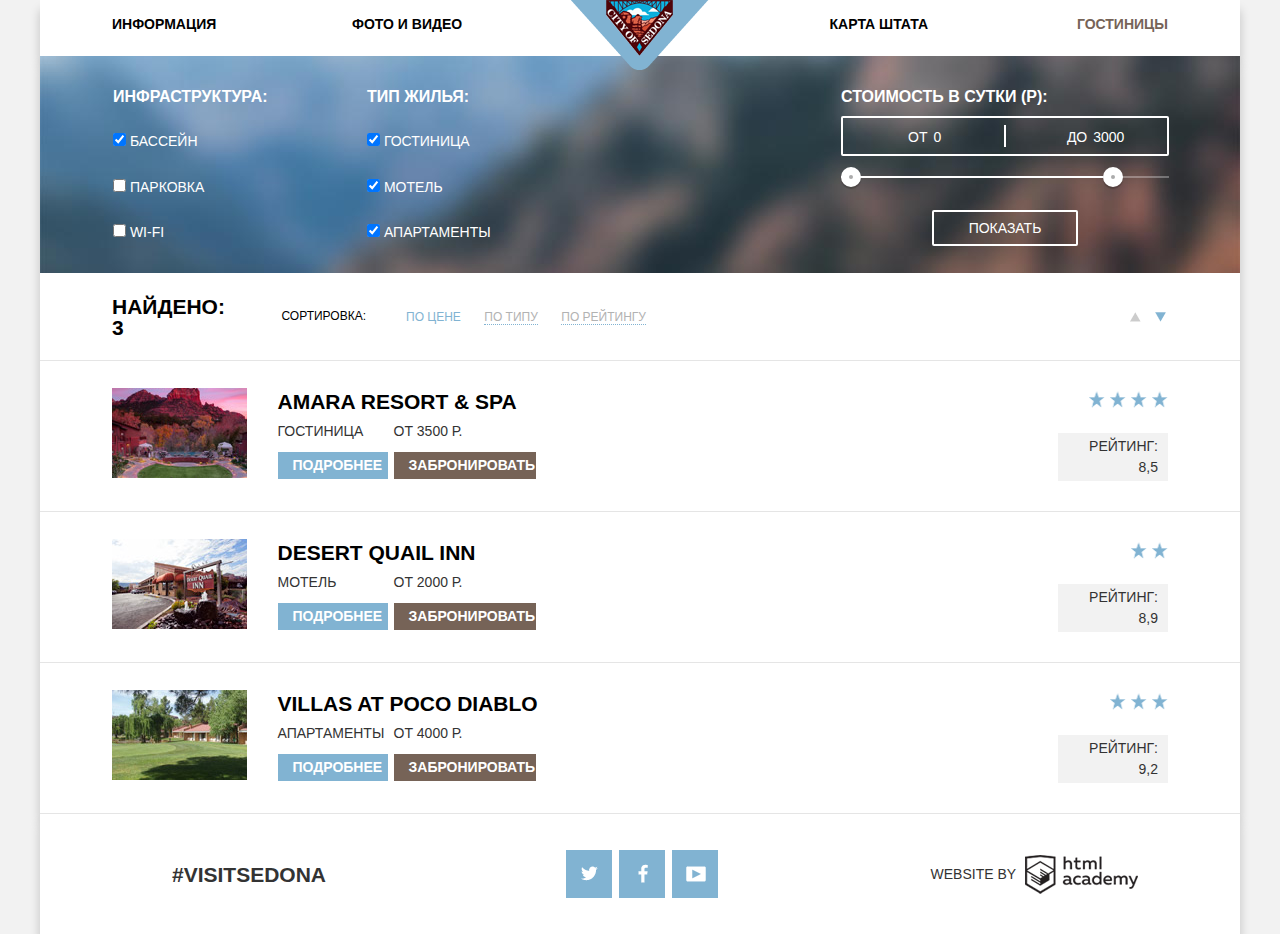
==== commit 77714def: "Поправки" ====
--- a/inner.html
+++ b/inner.html
@@ -11,7 +11,7 @@
       <div class="container">
         <div class="logo">
           <a href="index.html">
-            <img src="img/sedona-logo.png">	
+            <img src="img/sedona-logo.png" alt="City of Sedona">	
           </a>
         </div>
         <nav class="main-navigation">
@@ -105,11 +105,11 @@
       </div>
       <div class="hotels">
         <div class="hotel-photo">
-          <img src="img/amara.jpg">
+          <img src="img/amara.jpg" alt="Amara Resort and Spa">
         </div>
         <div class="hotel-description">
           <a href="#">
-            <h2>Amara Resort and Spa</h2>
+            <h2>Amara Resort &#38; Spa</h2>
           </a>
           <div class="details-n-book">
             <div class="details">
@@ -124,17 +124,17 @@
         </div>
         <div class="rating">
           <div class="star">
-            <img src="img/rating.png" width="17" height="17">
-            <img src="img/rating.png" width="17" height="17">
-            <img src="img/rating.png" width="17" height="17">
-            <img src="img/rating.png" width="17" height="17">
+            <img src="img/rating.png" width="17" height="17" alt="star">
+            <img src="img/rating.png" width="17" height="17" alt="star">
+            <img src="img/rating.png" width="17" height="17" alt="star">
+            <img src="img/rating.png" width="17" height="17" alt="star">
           </div>
           <p>Рейтинг: 8,5</p>
         </div>
       </div>
       <div class="hotels">
         <div class="hotel-photo">
-          <img src="img/quail.jpg">
+          <img src="img/quail.jpg" alt="Desert Quail Inn">
         </div>
         <div class="hotel-description">
           <a href="#">
@@ -153,15 +153,15 @@
         </div>
         <div class="rating">
           <div class="star">
-            <img src="img/rating.png" width="17" height="17">
-            <img src="img/rating.png" width="17" height="17">
+            <img src="img/rating.png" width="17" height="17" alt="star">
+            <img src="img/rating.png" width="17" height="17" alt="star">
           </div>
           <p>Рейтинг: 8,9</p>
         </div>
       </div>
       <div class="hotels">
         <div class="hotel-photo">
-          <img src="img/poco-diablo.jpg">
+          <img src="img/poco-diablo.jpg" alt="Villas at Poco Diablo">
         </div>
         <div class="hotel-description">
           <a href="#">
@@ -180,9 +180,9 @@
         </div>
         <div class="rating">
           <div class="star">
-            <img src="img/rating.png" width="17" height="17">
-            <img src="img/rating.png" width="17" height="17">
-            <img src="img/rating.png" width="17" height="17">
+            <img src="img/rating.png" width="17" height="17" alt="star">
+            <img src="img/rating.png" width="17" height="17" alt="star">
+            <img src="img/rating.png" width="17" height="17" alt="star">
           </div>
           <p>Рейтинг: 9,2</p>
         </div>
--- a/css/style.css
+++ b/css/style.css
@@ -30,7 +30,7 @@
 footer {
     width: 1200px;
     margin: 0 auto;
-    box-shadow: 0 10px 10px 0 #dbdbdb;
+    box-shadow: 0 10px 10px 0 rgba(0, 1, 1, 0.2);
 }
 
 header {
@@ -101,14 +101,11 @@
 
 .main-navigation li .active {
     color: #766357;
+    cursor: default;
 }
 
 .main-navigation li .active:hover {
     color: #604e43;
-}
-
-.main-navigation li .active:active {
-    color: #d6d0cc;
 }
 
 main {
@@ -137,12 +134,13 @@
 
 .intro {
     height: 105px;
-    margin-bottom: 53px;
+    margin-bottom: 50px;
     text-align: center;
 }
 
 .intro h2 {
     line-height: 26px;
+    margin-bottom: 25px;
 }
 
 .real-town {
@@ -163,17 +161,31 @@
 
 .real-town-left h2 {
     color: white;
+    margin-top: 2px;
+}
+
+.real-town-left p {
+    margin-top: 22px;
 }     
 
 .features-top {
     display: flex;
     justify-content: center;
-    margin-bottom: 60px;
+    align-items: center;
+    margin-bottom: 65px;
 }
 
 .features-top .features-item {
     min-width: 400px;
     text-align: center;
+}
+
+.features-top .features-name {
+    margin-top: 22px;
+}
+
+.features-item p {
+    margin-top: 22px;
 }
 
 .devil-bridge {
@@ -193,13 +205,18 @@
 
 .devil-bridge-right h2 {
     color: white;
+    margin-top: 5px;
+}
+
+.devil-bridge-right p {
+    margin-top: 25px;
 }
 
 .features-bottom {
     display: flex;
     justify-content: center;
     padding-top: 45px;
-    padding-bottom: 60px;
+    padding-bottom: 47px;
     margin-bottom: 55px;
     background-color: #eeeeee;
 }
@@ -207,12 +224,21 @@
 .features-bottom .features-item {
     min-width: 400px;
     text-align: center;
+}
+
+.features-bottom .features-name {
+    margin-top: 5px;
 }
 
 .interested {
     height: 100px;
     text-align: center;
     margin-bottom: 50px;
+}
+
+.interested p {
+    margin-top: 30px;
+    line-height: 24px;
 }
 
 .link-to-hotels {
@@ -246,12 +272,13 @@
     font-weight: bold;
     z-index: 2;
     background: white;
+    box-shadow: 0 10px 20px 0 rgba(0, 1, 1, 0.2);
 }
 
 .arrivals input[type="text"],
 .departures input[type="text"] {
-    width: 348px;
-    height: 38px;
+    width: 345px;
+    height: 36px;
     text-indent: 12px;
     font-family: inherit;
     font-weight: bold;
@@ -261,8 +288,8 @@
 
 .adults input[type="text"],
 .children input[type="text"] {
-    width: 114px;
-    height: 38px;
+    width: 38px;
+    height: 36px;
     font-family: inherit;
     font-weight: bold;
     text-align: center;
@@ -281,15 +308,15 @@
 	
 .arrivals,
 .departures {
-    margin-bottom: 29px;
+    margin-bottom: 28px;
 }
 
 .arrivals span {
-    margin-right: 19px;
+    margin-right: 23px;
 }
 
 .departures span {
-    margin-right: 16px;
+    margin-right: 20px;
 }
 
 .arrivals .calendar {
@@ -298,8 +325,8 @@
     width: 21px;
     height: 22px;
     position: absolute;
-    top: 64px;
-    right: 70px;
+    top: 62px;
+    right: 65px;
     cursor: pointer;
 }
 
@@ -317,8 +344,8 @@
     width: 21px;
     height: 22px;
     position: absolute;
-    top: 132px;
-    right: 70px;
+    top: 128px;
+    right: 65px;
     cursor: pointer;
 }
 
@@ -333,91 +360,102 @@
 .guests {
     display: flex;
     justify-content: space-between;
+    max-width: 455px;
     margin-bottom: 55px;
 }
 
+.adults {
+    width: 226px;
+    margin-top: 3px;
+}
+
+.children {
+    width: 180px;
+    margin-top: 3px;
+}
+
 .adults span {
-    margin-right: 36px;
+    margin-right: 77px;
 }
 
 .children span {
-    margin-right: 26px;
+    margin-right: 68px;
 }
 
 .adults .minus {
     display: inline-block;
-    width: 11px;
-    height: 3px;
-    background: url("../img/icon-minus.png") no-repeat;
+    width: 38px;
+    height: 38px;
+    background: #f2f2f2 url("../img/icon-minus.png") no-repeat;
     vertical-align: middle;
     position: absolute;
-    bottom: 180px;
-    left: 175px;
+    bottom: 167px;
+    left: 166px;
 }
 
 .adults .minus:hover {
-    background-position: 0 -4px;
+    background-position: 0 -38px;
 }
 
 .adults .minus:active {
-    background-position: 0 -8px;
+    background-position: 0 -76px;
 }
 
 .adults .plus {
     display: inline-block;
-    width: 12px;
-    height: 11px;
-    background: url("../img/icon-plus.png") no-repeat;
+    width: 38px;
+    height: 38px;
+    background: #f2f2f2 url("../img/icon-plus.png") no-repeat;
     vertical-align: middle;
     position: absolute;
-    bottom: 176px;
-    left: 255px;
+    bottom: 167px;
+    left: 241px;
 }
 
 .adults .plus:hover {
-    background-position: 0 -12px;
+    background-position: 0 -38px;
 }
 
 .adults .plus:active {
-    background-position: 0 -24px;
+    background-position: 0 -76px;
 }
 
 .children .minus {
     display: inline-block;
-    width: 11px;
-    height: 3px;
-    background: url("../img/icon-minus.png") no-repeat;
+    width: 38px;
+    height: 38px;
+    background: #f2f2f2 url("../img/icon-minus.png") no-repeat;
     vertical-align: middle;
     position: absolute;
-    bottom: 180px;
-    right: 145px;
+    bottom: 167px;
+    right: 132px;
 }
 
 .children .minus:hover {
-    background-position: 0 -4px;
+    background-position: 0 -38px;
 }
 
 .children .minus:active {
-    background-position: 0 -8px;
+    background-position: 0 -76px;
 }
 
 .children .plus {
     display: inline-block;
-    width: 12px;
-    height: 11px;
-    background: url("../img/icon-plus.png") no-repeat;
+    width: 38px;
+    height: 38px;
+    background: #f2f2f2 url("../img/icon-plus.png") no-repeat;
     vertical-align: middle;
     position: absolute;
-    bottom: 176px;
-    right: 65px;
+    bottom: 167px;
+    right: 57px;
 }
 
 .children .plus:hover {
-    background-position: 0 -12px;
+    background-position: 0 -38px;
 }
 
 .children .plus:active {
-    background-position: 0 -24px;
+    background-position: 0 -76px;
 }
 
 .button input[type="submit"] {
@@ -458,6 +496,9 @@
     align-items:center;
     z-index: 2;
     background: white;
+}
+
+footer .bg-opacity {
     opacity: 0.9;
 }
 
@@ -471,7 +512,7 @@
     display: inline-block;
     width: 46px;
     height: 48px;
-    margin-right: 6px;
+    margin-right: 3px;
     background: #81b3d2 url("../img/social.png") no-repeat;
     vertical-align: middle;
 }
@@ -542,7 +583,7 @@
 }
 
 .container .footer-copyright span {
-    margin-right: 8px;
+    margin-right: 5px;
 }
 
 .search-criteria {
@@ -566,53 +607,11 @@
     min-width: 254px;
 }
 
-.infrastructure input {
-    visibility: hidden;
-}
-
-.infrastructure label {
-    margin-left: 22px;
-}
-
-.infrastructure label::before {
-    content: "";
-    position: absolute;
-    left: 103px;
-    width: 26px;
-    height: 22px;
-    background: url("../img/icon-checkbox.png") no-repeat 0 0;
-}
-
-.infrastructure .checked::before {
-    background-position: 0 -23px;
-}
-
 .housing-type {
     display: flex;
     flex-direction: column;
     justify-content: space-between;
     min-width: 474px;
-}
-
-.housing-type input {
-    visibility: hidden;
-}
-
-.housing-type label {
-    margin-left: 22px;
-}
-
-.housing-type label::before {
-    content: "";
-    position: absolute;
-    left: 355px;
-    width: 26px;
-    height: 22px;
-    background: url("../img/icon-checkbox.png") no-repeat 0 0;
-}
-
-.housing-type .checked::before {
-    background-position: 0 -23px;
 }
 
 .price {
@@ -747,18 +746,17 @@
 }
 
 .found h2 {
-    width: 164px;
-    text-align: start;
+    margin-right: 40px;
 }
 
 .found p {
-    width: 116px;
+    font-size: 12px;
     color: black;
     text-align: start;
 }
 
 .found .sort {
-    width: 740px;
+    width: 770px;
 }
 
 .sort ul {
@@ -766,7 +764,7 @@
     justify-content: space-between;
     align-items: center;
     list-style: none;
-    max-width: 250px;
+    max-width: 240px;
 }
 
 .sort ul li a {
@@ -825,7 +823,7 @@
     align-items: center;
     width: 1056px;
     padding: 0 72px;
-    height: 152px;
+    height: 150px;
     margin: 0 auto;
     border-bottom: 1px solid #e5e5e5;
 }
@@ -922,5 +920,4 @@
 
 .star {
     text-align: end;
-}
-
+}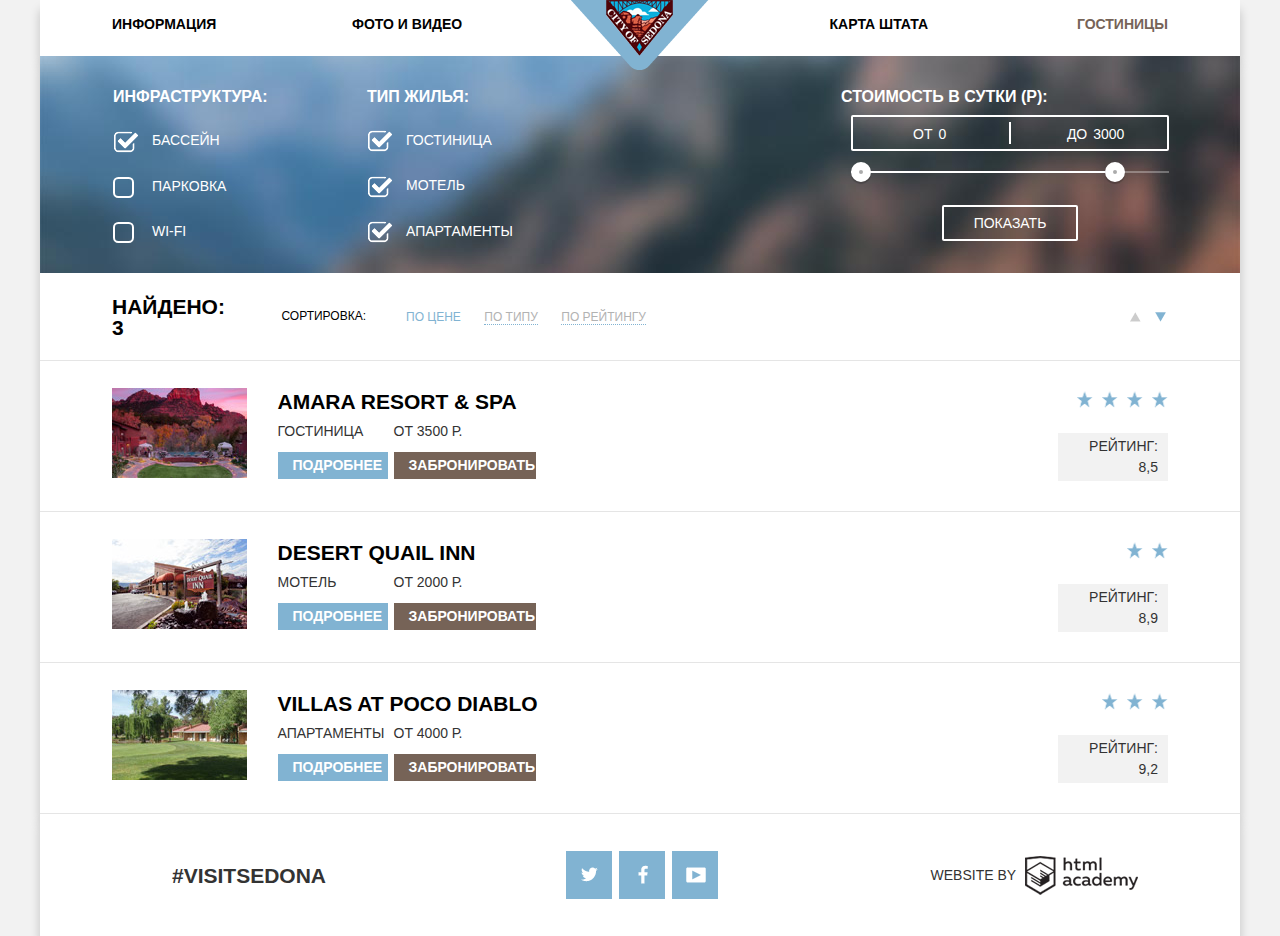
==== commit 3dc3c1f5: "Почти финал" ====
--- a/inner.html
+++ b/inner.html
@@ -11,7 +11,7 @@
       <div class="container">
         <div class="logo">
           <a href="index.html">
-            <img src="img/sedona-logo.png" alt="City of Sedona">	
+            <img src="img/sedona-logo.png" width="138" height="70" alt="City of Sedona">	
           </a>
         </div>
         <nav class="main-navigation">
@@ -37,27 +37,33 @@
         <form action="https://echo.sedona.com" method="get">
           <div class="infrastructure">
             <h2>Инфраструктура:</h2>
-            <label class="checked">
-              <input type="checkbox" name="swimming-pool" checked> Бассейн
-            </label>
-            <label>
-              <input type="checkbox" name="parking-lot"> Парковка
-            </label>
-            <label>
-              <input type="checkbox" name="wi-fi"> Wi-Fi
-            </label>
+            <div class="swimming-pool">
+              <input type="checkbox" name="swimming-pool" id="swimming-pool" checked>
+              <label for="swimming-pool">Бассейн</label>
+            </div>
+            <div class="parking-lot">
+              <input type="checkbox" name="parking-lot" id="parking-lot">
+              <label for="parking-lot">Парковка</label>
+              </div>
+            <div class="wi-fi">
+              <input type="checkbox" name="wi-fi" id="wi-fi">
+              <label for="wi-fi">Wi-Fi</label>
+            </div>
           </div>
           <div class="housing-type">
             <h2>Тип жилья:</h2>
-            <label class="checked">
-              <input type="checkbox" name="hotel" checked> Гостиница
-            </label>
-            <label class="checked">
-              <input type="checkbox" name="motel" checked> Мотель
-            </label>
-            <label class="checked">
-              <input type="checkbox" name="apartment" checked> Апартаменты
-            </label>
+            <div class="hotel">
+              <input type="checkbox" name="hotel" id="hotel" checked>
+              <label for="hotel">Гостиница</label>
+              </div>
+            <div class="motel">
+              <input type="checkbox" name="motel" id="motel" checked>
+              <label for="motel">Мотель</label>
+              </div>
+            <div class="apartment">
+              <input type="checkbox" name="apartment" id="apartment" checked>
+              <label for="apartment">Апартаменты</label>
+              </div>
           </div>
           <div class="price">
             <h2>Стоимость в сутки (Р):</h2>
@@ -105,7 +111,7 @@
       </div>
       <div class="hotels">
         <div class="hotel-photo">
-          <img src="img/amara.jpg" alt="Amara Resort and Spa">
+          <img src="img/amara.jpg" width="135" height="90" alt="Amara Resort and Spa">
         </div>
         <div class="hotel-description">
           <a href="#">
@@ -134,7 +140,7 @@
       </div>
       <div class="hotels">
         <div class="hotel-photo">
-          <img src="img/quail.jpg" alt="Desert Quail Inn">
+          <img src="img/quail.jpg" width="135" height="90" alt="Desert Quail Inn">
         </div>
         <div class="hotel-description">
           <a href="#">
@@ -161,7 +167,7 @@
       </div>
       <div class="hotels">
         <div class="hotel-photo">
-          <img src="img/poco-diablo.jpg" alt="Villas at Poco Diablo">
+          <img src="img/poco-diablo.jpg" width="135" height="90" alt="Villas at Poco Diablo">
         </div>
         <div class="hotel-description">
           <a href="#">
--- a/css/style.css
+++ b/css/style.css
@@ -3,7 +3,7 @@
     line-height: 21px;
     color: #333333;
     font-weight: normal;
-    font-family: "PT Sans", sans-serif;
+    font-family: "PT Sans", "Arial", sans-serif;
     text-transform: uppercase;   
     background-color: #f2f2f2; 
 }
@@ -13,7 +13,7 @@
     line-height: 24px;
     color: #000000;
     font-weight: bold;
-    font-family: "PT Sans", sans-serif;
+    font-family: "PT Sans", "Arial", sans-serif;
 }
 
 h2 {
@@ -21,7 +21,7 @@
     line-height: 21px;
     color: #000000;
     font-weight: bold;
-    font-family: "PT Sans", sans-serif;
+    font-family: "PT Sans", "Arial", sans-serif;
     text-transform: uppercase;
 }
 
@@ -38,6 +38,8 @@
 }
 
 .container {
+    display: -webkit-box;
+    display: -ms-flexbox;
     display: flex;
     position: relative;
     width: 1056px;
@@ -58,8 +60,12 @@
 }
 
 .main-navigation ul {
-    display: flex;
-    justify-content: space-between;
+    display: -webkit-box;
+    display: -ms-flexbox;
+    display: flex;
+    -webkit-box-pack: justify;
+        -ms-flex-pack: justify;
+            justify-content: space-between;
     list-style: none;
     padding: 0;
 }
@@ -144,8 +150,12 @@
 }
 
 .real-town {
-    display: flex;
-    justify-content: flex-start;
+    display: -webkit-box;
+    display: -ms-flexbox;
+    display: flex;
+    -webkit-box-pack: start;
+        -ms-flex-pack: start;
+            justify-content: flex-start;
     max-width: 1200px;
     max-height: 256px;
     margin-bottom: 60px;   
@@ -169,10 +179,20 @@
 }     
 
 .features-top {
-    display: flex;
-    justify-content: center;
-    align-items: center;
-    margin-bottom: 65px;
+    display: -webkit-box;
+    display: -ms-flexbox;
+    display: flex;
+    -webkit-box-pack: center;
+        -ms-flex-pack: center;
+            justify-content: center;
+    -webkit-box-align: center;
+        -ms-flex-align: center;
+            align-items: center;
+    margin-bottom: 70px;
+}
+
+.feature-img {
+    height: 76px;
 }
 
 .features-top .features-item {
@@ -189,8 +209,12 @@
 }
 
 .devil-bridge {
-    display: flex;
-    justify-content: flex-start;
+    display: -webkit-box;
+    display: -ms-flexbox;
+    display: flex;
+    -webkit-box-pack: start;
+        -ms-flex-pack: start;
+            justify-content: flex-start;
     max-width: 1200px;
     max-height: 256px;
 }
@@ -213,8 +237,12 @@
 }
 
 .features-bottom {
-    display: flex;
-    justify-content: center;
+    display: -webkit-box;
+    display: -ms-flexbox;
+    display: flex;
+    -webkit-box-pack: center;
+        -ms-flex-pack: center;
+            justify-content: center;
     padding-top: 45px;
     padding-bottom: 47px;
     margin-bottom: 55px;
@@ -277,13 +305,22 @@
 
 .arrivals input[type="text"],
 .departures input[type="text"] {
-    width: 345px;
-    height: 36px;
+    position: relative;
+    width: 346px;
+    height: 38px;
     text-indent: 12px;
     font-family: inherit;
     font-weight: bold;
     background-color: #f2f2f2;
     border: 0;
+}
+
+.arrivals input[type="text"] {
+    margin-left: 18px;
+}
+
+.departures input[type="text"] {
+    margin-left: 14px;
 }
 
 .adults input[type="text"],
@@ -311,21 +348,13 @@
     margin-bottom: 28px;
 }
 
-.arrivals span {
-    margin-right: 23px;
-}
-
-.departures span {
-    margin-right: 20px;
-}
-
 .arrivals .calendar {
     display: inline-block;
     background: url("../img/icon-calendar.png") no-repeat 0 0;
     width: 21px;
     height: 22px;
     position: absolute;
-    top: 62px;
+    top: 63px;
     right: 65px;
     cursor: pointer;
 }
@@ -344,7 +373,7 @@
     width: 21px;
     height: 22px;
     position: absolute;
-    top: 128px;
+    top: 130px;
     right: 65px;
     cursor: pointer;
 }
@@ -358,28 +387,47 @@
 }
 
 .guests {
-    display: flex;
-    justify-content: space-between;
-    max-width: 455px;
+    display: -webkit-box;
+    display: -ms-flexbox;
+    display: flex;
+    -webkit-box-pack: justify;
+        -ms-flex-pack: justify;
+            justify-content: space-between;
+    max-width: 458px;
     margin-bottom: 55px;
 }
 
 .adults {
+    display: -webkit-box;
+    display: -ms-flexbox;
+    display: flex;
+    -webkit-box-pack: justify;
+        -ms-flex-pack: justify;
+            justify-content: space-between;
+    -webkit-box-align: center;
+        -ms-flex-align: center;
+            align-items: center;
     width: 226px;
-    margin-top: 3px;
-}
+}
+
+.adults label {
+    width: 112px;}
 
 .children {
+    display: -webkit-box;
+    display: -ms-flexbox;
+    display: flex;
+    -webkit-box-pack: justify;
+        -ms-flex-pack: justify;
+            justify-content: space-between;
+    -webkit-box-align: center;
+        -ms-flex-align: center;
+            align-items: center;
     width: 180px;
-    margin-top: 3px;
-}
-
-.adults span {
-    margin-right: 77px;
-}
-
-.children span {
-    margin-right: 68px;
+}
+
+.children label {
+    width: 66px;
 }
 
 .adults .minus {
@@ -388,9 +436,6 @@
     height: 38px;
     background: #f2f2f2 url("../img/icon-minus.png") no-repeat;
     vertical-align: middle;
-    position: absolute;
-    bottom: 167px;
-    left: 166px;
 }
 
 .adults .minus:hover {
@@ -407,9 +452,6 @@
     height: 38px;
     background: #f2f2f2 url("../img/icon-plus.png") no-repeat;
     vertical-align: middle;
-    position: absolute;
-    bottom: 167px;
-    left: 241px;
 }
 
 .adults .plus:hover {
@@ -426,9 +468,6 @@
     height: 38px;
     background: #f2f2f2 url("../img/icon-minus.png") no-repeat;
     vertical-align: middle;
-    position: absolute;
-    bottom: 167px;
-    right: 132px;
 }
 
 .children .minus:hover {
@@ -445,9 +484,6 @@
     height: 38px;
     background: #f2f2f2 url("../img/icon-plus.png") no-repeat;
     vertical-align: middle;
-    position: absolute;
-    bottom: 167px;
-    right: 57px;
 }
 
 .children .plus:hover {
@@ -489,11 +525,17 @@
 
 footer .container {
     position: relative;
-    min-height: 120px;
+    min-height: 122px;
     margin-top: 0;
-    display: flex;
-    justify-content: space-between;
-    align-items:center;
+    display: -webkit-box;
+    display: -ms-flexbox;
+    display: flex;
+    -webkit-box-pack: justify;
+        -ms-flex-pack: justify;
+            justify-content: space-between;
+    -webkit-box-align:center;
+        -ms-flex-align:center;
+            align-items:center;
     z-index: 2;
     background: white;
 }
@@ -591,6 +633,8 @@
 }
 
 .search-criteria form {
+    display: -webkit-box;
+    display: -ms-flexbox;
     display: flex;
     width: 1056px;
     height: 157px;
@@ -601,30 +645,72 @@
 }
 
 .infrastructure {
-    display: flex;
-    flex-direction: column;
-    justify-content: space-between;
+    display: -webkit-box;
+    display: -ms-flexbox;
+    display: flex;
+    -webkit-box-orient: vertical;
+    -webkit-box-direction: normal;
+        -ms-flex-direction: column;
+            flex-direction: column;
+    -webkit-box-pack: justify;
+        -ms-flex-pack: justify;
+            justify-content: space-between;
     min-width: 254px;
 }
 
+.infrastructure input,
+.housing-type input {
+    display: none;
+}
+
+.infrastructure label::before,
+.housing-type label::before {
+    content: "";
+    display: inline-block;
+    vertical-align: middle;
+    width: 17px;
+    height: 17px;
+    margin-right: 18px;
+    border: 2px solid white;
+    border-radius: 25%;
+}
+
+input:checked + label::before,
+input:checked + label::before {
+    width: 26px;
+    height: 22px;
+    margin-right: 13px;
+    border: none;
+    background: url("../img/icon-checkbox.png");
+}
+
 .housing-type {
-    display: flex;
-    flex-direction: column;
-    justify-content: space-between;
+    display: -webkit-box;
+    display: -ms-flexbox;
+    display: flex;
+    -webkit-box-orient: vertical;
+    -webkit-box-direction: normal;
+        -ms-flex-direction: column;
+            flex-direction: column;
+    -webkit-box-pack: justify;
+        -ms-flex-pack: justify;
+            justify-content: space-between;
     min-width: 474px;
 }
 
 .price {
-    min-width: 328px;
+    min-width: 318px;
+    margin-left: 10px;
 }
 
 .price h2 {
-    margin-bottom: 9px;
+    margin-left: -10px;
+    margin-bottom: 8px;
 }
 
 .price-controls {
     position: relative;
-    height: 36px;
+    height: 32px;
     margin-bottom: 20px;
     border: 2px solid #ffffff;
     border-radius: 2px;
@@ -638,12 +724,13 @@
     width: 2px;
     height: 22px;
     background: white;
-    transform: translate(-50%, -50%);
+    -webkit-transform: translate(-50%, -50%);
+            transform: translate(-50%, -50%);
 }
 
 .price-controls label {
     display: inline-block;
-    line-height: 38px;
+    line-height: 34px;
     vertical-align: top;
     cursor: pointer;
 }
@@ -651,7 +738,7 @@
 .price-controls .min-price,
 .price-controls .max-price {
     width: 90px;
-    padding-left: 65px;
+    padding-left: 60px;
 }
 
 .price-controls input {
@@ -718,7 +805,7 @@
 .inner-button input[type="submit"] {
     display: block;
     margin: 0 auto;
-    padding: 6px 35px;
+    padding: 6px 30px;
     font-size: 14px;
     line-height: 20px;
     color: #ffffff;
@@ -735,9 +822,15 @@
 }
 
 .found {
-    display: flex;
-    justify-content: space-between;
-    align-items: center;
+    display: -webkit-box;
+    display: -ms-flexbox;
+    display: flex;
+    -webkit-box-pack: justify;
+        -ms-flex-pack: justify;
+            justify-content: space-between;
+    -webkit-box-align: center;
+        -ms-flex-align: center;
+            align-items: center;
     width: 1056px;
     height: 87px;
     margin: 0 auto;
@@ -760,9 +853,15 @@
 }
 
 .sort ul {
-    display: flex;
-    justify-content: space-between;
-    align-items: center;
+    display: -webkit-box;
+    display: -ms-flexbox;
+    display: flex;
+    -webkit-box-pack: justify;
+        -ms-flex-pack: justify;
+            justify-content: space-between;
+    -webkit-box-align: center;
+        -ms-flex-align: center;
+            align-items: center;
     list-style: none;
     max-width: 240px;
 }
@@ -818,9 +917,15 @@
 }
 
 .hotels {
-    display: flex;
-    justify-content: space-between;
-    align-items: center;
+    display: -webkit-box;
+    display: -ms-flexbox;
+    display: flex;
+    -webkit-box-pack: justify;
+        -ms-flex-pack: justify;
+            justify-content: space-between;
+    -webkit-box-align: center;
+        -ms-flex-align: center;
+            align-items: center;
     width: 1056px;
     padding: 0 72px;
     height: 150px;
@@ -860,8 +965,12 @@
 }
 
 .details-n-book {
-    display: flex;
-    justify-content: space-between;
+    display: -webkit-box;
+    display: -ms-flexbox;
+    display: flex;
+    -webkit-box-pack: justify;
+        -ms-flex-pack: justify;
+            justify-content: space-between;
     width: 258px;
 }
 
@@ -904,9 +1013,16 @@
 }
 
 .rating {
-    display: flex;
-    flex-direction: column;
-    justify-content: space-between;
+    display: -webkit-box;
+    display: -ms-flexbox;
+    display: flex;
+    -webkit-box-orient: vertical;
+    -webkit-box-direction: normal;
+        -ms-flex-direction: column;
+            flex-direction: column;
+    -webkit-box-pack: justify;
+        -ms-flex-pack: justify;
+            justify-content: space-between;
     width: 110px;
     height: 90px;
 }
@@ -920,4 +1036,8 @@
 
 .star {
     text-align: end;
+}
+
+.star img {
+    margin-left: 4px;
 }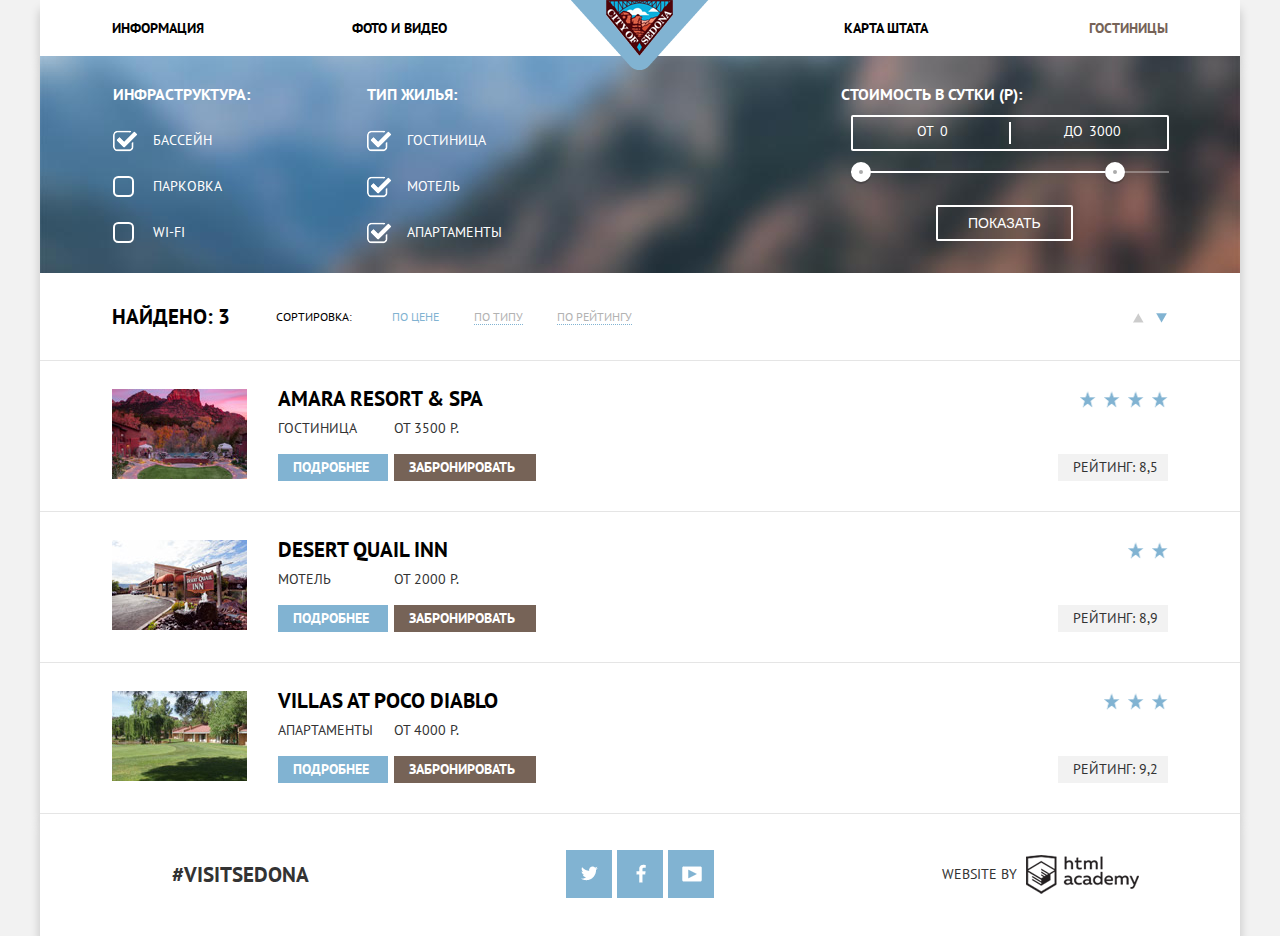
==== commit 36d1c2df: "Исправила несоответствие базовым критериям" ====
--- a/inner.html
+++ b/inner.html
@@ -3,6 +3,7 @@
   <head>
     <meta charset="utf-8">
     <title>HTML Academy: Седона</title>
+    <link href="https://fonts.googleapis.com/css?family=PT+Sans:400,700&amp;subset=cyrillic" rel="stylesheet">
     <link rel="stylesheet" href="css/normalize.css">
     <link rel="stylesheet" href="css/style.css">
   </head>
@@ -69,10 +70,10 @@
             <h2>Стоимость в сутки (Р):</h2>
             <div class="price-controls">
               <label class="min-price">
-                от<input type="number" name="min-price" min="0" max="3000" value="0">
+                от<input type="text" name="min-price" value="0">
               </label>
               <label class="max-price">
-                до<input type="number" name="max-price" min="0" max="3000" value="3000">
+                до<input type="text" name="max-price" value="3000">
               </label>
             </div>
             <div class="range-controls">
@@ -197,7 +198,7 @@
     <footer>
       <div class="container">
         <section class="footer-hashtag">
-          #VisitSedona
+          <span>#VisitSedona</span>
         </section>
         <section class="footer-social">
           <a class="social social-twitter" href="twitter.com"></a>
--- a/css/style.css
+++ b/css/style.css
@@ -37,7 +37,7 @@
     margin-bottom: 0;
 }
 
-.container {
+header .container {
     display: -webkit-box;
     display: -ms-flexbox;
     display: flex;
@@ -64,53 +64,58 @@
     display: -ms-flexbox;
     display: flex;
     -webkit-box-pack: justify;
-        -ms-flex-pack: justify;
-            justify-content: space-between;
+    -ms-flex-pack: justify;
+    justify-content: space-between;
+    -webkit-box-align: center;
+    -ms-flex-align: center;
+    align-items: center;
+    margin: 0;
+    height: 56px;
     list-style: none;
     padding: 0;
 }
 
-.main-navigation ul li:first-child {
+.main-navigation li:first-child {
     width: 240px;
     text-align: start;
 }
 
-.main-navigation ul li:nth-child(2) {
+.main-navigation li:nth-child(2) {
     width: 288px;
     text-align: start;
 }
 
-.main-navigation ul li:nth-child(3) {
+.main-navigation li:nth-child(3) {
     width: 288px;
-    text-align: end;
-}
-
-.main-navigation ul li:last-child {
+    text-align: right;
+}
+
+.main-navigation li:last-child {
     width: 240px;
-    text-align: end; 
-}
-
-.main-navigation li a {
+    text-align: right; 
+}
+
+.main-navigation a {
     text-decoration: none;
     color: black;
     text-transform: uppercase;
     font-weight: bold;
 }
 
-.main-navigation li a:hover {
+.main-navigation a:hover {
     color: #81b3d2;
 }
 
-.main-navigation li a:active {
+.main-navigation a:active {
     opacity: 0.3;
 }
 
-.main-navigation li .active {
+.main-navigation .active {
     color: #766357;
     cursor: default;
 }
 
-.main-navigation li .active:hover {
+.main-navigation .active:hover {
     color: #604e43;
 }
 
@@ -146,7 +151,8 @@
 
 .intro h2 {
     line-height: 26px;
-    margin-bottom: 25px;
+    margin-top: -3px;
+    margin-bottom: 30px;
 }
 
 .real-town {
@@ -154,10 +160,10 @@
     display: -ms-flexbox;
     display: flex;
     -webkit-box-pack: start;
-        -ms-flex-pack: start;
-            justify-content: flex-start;
+    -ms-flex-pack: start;
+    justify-content: flex-start;
     max-width: 1200px;
-    max-height: 256px;
+    height: 256px;
     margin-bottom: 60px;   
 }
 
@@ -171,11 +177,11 @@
 
 .real-town-left h2 {
     color: white;
-    margin-top: 2px;
+    margin-top: 5px;
 }
 
 .real-town-left p {
-    margin-top: 22px;
+    margin-top: 23px;
 }     
 
 .features-top {
@@ -183,12 +189,12 @@
     display: -ms-flexbox;
     display: flex;
     -webkit-box-pack: center;
-        -ms-flex-pack: center;
-            justify-content: center;
+    -ms-flex-pack: center;
+    justify-content: center;
     -webkit-box-align: center;
-        -ms-flex-align: center;
-            align-items: center;
-    margin-bottom: 70px;
+    -ms-flex-align: center;
+    align-items: center;
+    margin-bottom: 69px;
 }
 
 .feature-img {
@@ -201,11 +207,11 @@
 }
 
 .features-top .features-name {
-    margin-top: 22px;
+    margin-top: 25px;
 }
 
 .features-item p {
-    margin-top: 22px;
+    margin-top: 25px;
 }
 
 .devil-bridge {
@@ -213,10 +219,10 @@
     display: -ms-flexbox;
     display: flex;
     -webkit-box-pack: start;
-        -ms-flex-pack: start;
-            justify-content: flex-start;
+    -ms-flex-pack: start;
+    justify-content: flex-start;
     max-width: 1200px;
-    max-height: 256px;
+    height: 256px;
 }
 
 .devil-bridge-right {
@@ -233,7 +239,7 @@
 }
 
 .devil-bridge-right p {
-    margin-top: 25px;
+    margin-top: 23px;
 }
 
 .features-bottom {
@@ -241,8 +247,8 @@
     display: -ms-flexbox;
     display: flex;
     -webkit-box-pack: center;
-        -ms-flex-pack: center;
-            justify-content: center;
+    -ms-flex-pack: center;
+    justify-content: center;
     padding-top: 45px;
     padding-bottom: 47px;
     margin-bottom: 55px;
@@ -255,7 +261,11 @@
 }
 
 .features-bottom .features-name {
-    margin-top: 5px;
+    margin-top: 2px;
+}
+
+.features-bottom p {
+    margin-top: 23px;
 }
 
 .interested {
@@ -295,7 +305,6 @@
 
 .form-content {
     position: relative;
-    height: 285px;   
     padding: 55px;
     font-weight: bold;
     z-index: 2;
@@ -306,9 +315,9 @@
 .arrivals input[type="text"],
 .departures input[type="text"] {
     position: relative;
-    width: 346px;
-    height: 38px;
-    text-indent: 12px;
+    width: 340px;
+    height: 36px;
+    text-indent: 14px;
     font-family: inherit;
     font-weight: bold;
     background-color: #f2f2f2;
@@ -316,11 +325,11 @@
 }
 
 .arrivals input[type="text"] {
-    margin-left: 18px;
+    margin-left: 21px;
 }
 
 .departures input[type="text"] {
-    margin-left: 14px;
+    margin-left: 17px;
 }
 
 .adults input[type="text"],
@@ -343,47 +352,48 @@
     background-color: white;
 }
 	
-.arrivals,
+.arrivals {
+    margin-bottom: 28px;
+}
+
 .departures {
-    margin-bottom: 28px;
+    margin-bottom: 30px;
 }
 
 .arrivals .calendar {
-    display: inline-block;
-    background: url("../img/icon-calendar.png") no-repeat 0 0;
-    width: 21px;
+    background: url("../img/sedona-sprite.png") no-repeat -343px 0px;
+    width: 22px;
     height: 22px;
     position: absolute;
-    top: 63px;
-    right: 65px;
+    top: 62px;
+    right: 67px;
     cursor: pointer;
 }
 
 .arrivals .calendar:hover {
-    background-position: 0 -22px;
+    background-position: -343px -23px;
 }
 
 .arrivals .calendar:active {
-    background-position: 0 -44px;
+    background-position: -343px -46px;
 }
 
 .departures .calendar {
-    display: inline-block;
-    background: url("../img/icon-calendar.png") no-repeat 0 0;
-    width: 21px;
+    background: url("../img/sedona-sprite.png") no-repeat -343px 0;
+    width: 22px;
     height: 22px;
     position: absolute;
-    top: 130px;
-    right: 65px;
+    top: 128px;
+    right: 67px;
     cursor: pointer;
 }
 
 .departures .calendar:hover {
-    background-position: 0 -22px;
+    background-position: -343px -23px;
 }
 
 .departures .calendar:active {
-    background-position: 0 -44px;
+    background-position: -343px -46px;
 }
 
 .guests {
@@ -391,9 +401,9 @@
     display: -ms-flexbox;
     display: flex;
     -webkit-box-pack: justify;
-        -ms-flex-pack: justify;
-            justify-content: space-between;
-    max-width: 458px;
+    -ms-flex-pack: justify;
+    justify-content: space-between;
+    width: 452px;
     margin-bottom: 55px;
 }
 
@@ -402,100 +412,101 @@
     display: -ms-flexbox;
     display: flex;
     -webkit-box-pack: justify;
-        -ms-flex-pack: justify;
-            justify-content: space-between;
+    -ms-flex-pack: justify;
+    justify-content: space-between;
     -webkit-box-align: center;
-        -ms-flex-align: center;
-            align-items: center;
+    -ms-flex-align: center;
+    align-items: center;
     width: 226px;
 }
 
 .adults label {
-    width: 112px;}
+    width: 112px;
+}
 
 .children {
     display: -webkit-box;
     display: -ms-flexbox;
     display: flex;
     -webkit-box-pack: justify;
-        -ms-flex-pack: justify;
-            justify-content: space-between;
+    -ms-flex-pack: justify;
+    justify-content: space-between;
     -webkit-box-align: center;
-        -ms-flex-align: center;
-            align-items: center;
-    width: 180px;
+    -ms-flex-align: center;
+    align-items: center;
+    width: 173px;
 }
 
 .children label {
-    width: 66px;
+    width: 70px;
 }
 
 .adults .minus {
     display: inline-block;
     width: 38px;
     height: 38px;
-    background: #f2f2f2 url("../img/icon-minus.png") no-repeat;
+    background: #f2f2f2 url("../img/sedona-sprite.png") no-repeat -265px 0;
     vertical-align: middle;
 }
 
 .adults .minus:hover {
-    background-position: 0 -38px;
+    background-position: -265px -38px;
 }
 
 .adults .minus:active {
-    background-position: 0 -76px;
+    background-position: -265px -76px;
 }
 
 .adults .plus {
     display: inline-block;
     width: 38px;
     height: 38px;
-    background: #f2f2f2 url("../img/icon-plus.png") no-repeat;
+    background: #f2f2f2 url("../img/sedona-sprite.png") no-repeat -303px 0;
     vertical-align: middle;
 }
 
 .adults .plus:hover {
-    background-position: 0 -38px;
+    background-position: -303px -38px;
 }
 
 .adults .plus:active {
-    background-position: 0 -76px;
+    background-position: -303px -76px;
 }
 
 .children .minus {
     display: inline-block;
     width: 38px;
     height: 38px;
-    background: #f2f2f2 url("../img/icon-minus.png") no-repeat;
+    background: #f2f2f2 url("../img/sedona-sprite.png") no-repeat -265px 0;
     vertical-align: middle;
 }
 
 .children .minus:hover {
-    background-position: 0 -38px;
+    background-position: -265px -38px;
 }
 
 .children .minus:active {
-    background-position: 0 -76px;
+    background-position: -265px -76px;
 }
 
 .children .plus {
     display: inline-block;
     width: 38px;
     height: 38px;
-    background: #f2f2f2 url("../img/icon-plus.png") no-repeat;
+    background: #f2f2f2 url("../img/sedona-sprite.png") no-repeat -303px 0;
     vertical-align: middle;
 }
 
 .children .plus:hover {
-    background-position: 0 -38px;
+    background-position: -303px -38px;
 }
 
 .children .plus:active {
-    background-position: 0 -76px;
+    background-position: -303px -76px;
 }
 
 .button input[type="submit"] {
-    width: 458px;
+    width: 452px;
     padding: 16px 0;
     background: #81b3d2;
     color: white;
@@ -525,17 +536,10 @@
 
 footer .container {
     position: relative;
-    min-height: 122px;
-    margin-top: 0;
-    display: -webkit-box;
-    display: -ms-flexbox;
-    display: flex;
-    -webkit-box-pack: justify;
-        -ms-flex-pack: justify;
-            justify-content: space-between;
-    -webkit-box-align:center;
-        -ms-flex-align:center;
-            align-items:center;
+    height: 50px;
+    padding-top: 36px;
+    padding-bottom: 36px;
+    font-size: 0;
     z-index: 2;
     background: white;
 }
@@ -545,18 +549,32 @@
 }
 
 .footer-hashtag {
-    margin-left: 60px;
+    width: 400px;
+    display: inline-block;
+    vertical-align: middle;
+    text-align: center;
     font-size: 21px;
     font-weight: bold;
 }
 
+.footer-social {
+    width: 400px;
+    display: inline-block;
+    vertical-align: middle;
+    text-align: center;
+}
+
 .social {
     display: inline-block;
     width: 46px;
     height: 48px;
-    margin-right: 3px;
-    background: #81b3d2 url("../img/social.png") no-repeat;
+    background: #81b3d2 url("../img/sedona-sprite.png") no-repeat 0 0;
     vertical-align: middle;
+    margin-right: 5px;
+}
+
+.social:last-child {
+    margin-right: 0;
 }
 
 .social:hover {
@@ -567,14 +585,6 @@
     background-color: #5496bd;
 }
 
-.footer-social a:first-child {
-    margin-left: 28px;
-}
-
-.footer-social a:last-child {
-    margin-right: 0;
-}
-
 .social-twitter {
     background-position: 0 0;
 }
@@ -600,32 +610,42 @@
 }
 
 .footer-copyright {
-    margin-right: 30px;
+    width: 400px;
+    display: inline-block;
+    vertical-align: middle;
+    font-size: 14px;
+    text-align: center;
 }
 
 .academy {
     width: 113px;
     height: 39px;
-    background: url("../img/icon-academy.png") no-repeat 0 0;
+    background: url("../img/sedona-sprite.png") no-repeat -151px 0;
     vertical-align: middle;
 }
 
 .academy:hover {
-    background-position: 0 -40px; 
+    background-position: -151px -40px; 
 }
 
 .academy:active {
-    background-position: 0 -80px;
-}
-
-.container .footer-copyright span,
-.container .footer-copyright a {
+    background-position: -151px -80px;
+}
+
+.footer-copyright span,
+.footer-copyright a {
     display: inline-block;
     vertical-align: middle;
 }
 
-.container .footer-copyright span {
+.footer-copyright span {
     margin-right: 5px;
+}
+
+.clearfix::after {
+  content: "";
+  display: table;
+  clear: both;
 }
 
 .search-criteria {
@@ -650,38 +670,50 @@
     display: flex;
     -webkit-box-orient: vertical;
     -webkit-box-direction: normal;
-        -ms-flex-direction: column;
-            flex-direction: column;
+    -ms-flex-direction: column;
+    flex-direction: column;
     -webkit-box-pack: justify;
-        -ms-flex-pack: justify;
-            justify-content: space-between;
+    -ms-flex-pack: justify;
+    justify-content: space-between;
     min-width: 254px;
+}
+
+.infrastructure h2,
+.housing-type h2,
+.price h2 {
+    margin-top: -2px;
 }
 
 .infrastructure input,
 .housing-type input {
-    display: none;
+    position: absolute;
+    opacity: 0;
+}
+
+.infrastructure label,
+.housing-type label {
+    position: relative;
+    left: 40px;
 }
 
 .infrastructure label::before,
 .housing-type label::before {
     content: "";
-    display: inline-block;
-    vertical-align: middle;
+    position: absolute;
+    left: -40px;
+    margin-right: 20px;
     width: 17px;
     height: 17px;
-    margin-right: 18px;
     border: 2px solid white;
     border-radius: 25%;
 }
 
-input:checked + label::before,
 input:checked + label::before {
     width: 26px;
     height: 22px;
-    margin-right: 13px;
+    margin-right: 15px;
     border: none;
-    background: url("../img/icon-checkbox.png");
+    background: url("../img/sedona-sprite.png") no-repeat -391px 0;
 }
 
 .housing-type {
@@ -690,11 +722,11 @@
     display: flex;
     -webkit-box-orient: vertical;
     -webkit-box-direction: normal;
-        -ms-flex-direction: column;
-            flex-direction: column;
+    -ms-flex-direction: column;
+    flex-direction: column;
     -webkit-box-pack: justify;
-        -ms-flex-pack: justify;
-            justify-content: space-between;
+    -ms-flex-pack: justify;
+    justify-content: space-between;
     min-width: 474px;
 }
 
@@ -705,7 +737,7 @@
 
 .price h2 {
     margin-left: -10px;
-    margin-bottom: 8px;
+    margin-bottom: 10px;
 }
 
 .price-controls {
@@ -725,29 +757,42 @@
     height: 22px;
     background: white;
     -webkit-transform: translate(-50%, -50%);
-            transform: translate(-50%, -50%);
+    transform: translate(-50%, -50%);
 }
 
 .price-controls label {
     display: inline-block;
-    line-height: 34px;
+    line-height: 27px;
     vertical-align: top;
     cursor: pointer;
 }
 
-.price-controls .min-price,
+.price-controls .min-price {
+    width: 90px;
+    padding-left: 64px;
+}
+
 .price-controls .max-price {
     width: 90px;
-    padding-left: 60px;
+    padding-left: 53px;
 }
 
 .price-controls input {
     width: 50px;
-    margin: -1px 4px;
+    margin: 0 4px;
     color: white;
     font: inherit;
     background: none;
     border: none;
+}
+
+.price-controls input:hover {
+    background: none;
+}
+
+.price-controls input:focus {
+    background: none;
+    outline: none;
 }
 
 .range-controls {
@@ -805,6 +850,7 @@
 .inner-button input[type="submit"] {
     display: block;
     margin: 0 auto;
+    margin-left: 85px;
     padding: 6px 30px;
     font-size: 14px;
     line-height: 20px;
@@ -826,11 +872,11 @@
     display: -ms-flexbox;
     display: flex;
     -webkit-box-pack: justify;
-        -ms-flex-pack: justify;
-            justify-content: space-between;
+    -ms-flex-pack: justify;
+    justify-content: space-between;
     -webkit-box-align: center;
-        -ms-flex-align: center;
-            align-items: center;
+    -ms-flex-align: center;
+    align-items: center;
     width: 1056px;
     height: 87px;
     margin: 0 auto;
@@ -839,7 +885,7 @@
 }
 
 .found h2 {
-    margin-right: 40px;
+    margin-right: 45px;
 }
 
 .found p {
@@ -849,7 +895,7 @@
 }
 
 .found .sort {
-    width: 770px;
+    width: 780px;
 }
 
 .sort ul {
@@ -857,27 +903,27 @@
     display: -ms-flexbox;
     display: flex;
     -webkit-box-pack: justify;
-        -ms-flex-pack: justify;
-            justify-content: space-between;
+    -ms-flex-pack: justify;
+    justify-content: space-between;
     -webkit-box-align: center;
-        -ms-flex-align: center;
-            align-items: center;
+    -ms-flex-align: center;
+    align-items: center;
     list-style: none;
     max-width: 240px;
 }
 
-.sort ul li a {
+.sort a {
     font-size: 12px;
     color: #b2b2b2;
     text-decoration: none;
     border-bottom: 1px dotted #81b3d2;
 }
 
-.sort ul li a:hover {
+.sort a:hover {
     color: #81b3d2;
 }
 
-.sort ul li a:active {
+.sort a:active {
     color: black;
     border: none;
 }
@@ -888,31 +934,31 @@
 }
 
 .sort-list {
-    width: 38px;
+    width: 35px;
 }
 
 .up {
     display: inline-block;
     width: 11px;
     height: 10px;
-    margin-right: 10px;
-    background: url("../img/icon-up.png") no-repeat 0 0;
+    margin-right: 8px;
+    background: url("../img/sedona-sprite.png") no-repeat -366px 0;
     vertical-align: middle;    
 }
 
 .up:hover {
-    background-position: 0 -12px;
+    background-position: -366px -12px;
 }
 
 .up:active {
-    background-position: 0 -23px;
+    background-position: -366px -23px;
 }
 
 .down {
     display: inline-block;
     width: 11px;
     height: 10px;
-    background: url("../img/icon-down.png") no-repeat 0 -22px;
+    background: url("../img/sedona-sprite.png") no-repeat -378px -22px;
     vertical-align: middle;    
 }
 
@@ -921,11 +967,11 @@
     display: -ms-flexbox;
     display: flex;
     -webkit-box-pack: justify;
-        -ms-flex-pack: justify;
-            justify-content: space-between;
+    -ms-flex-pack: justify;
+    justify-content: space-between;
     -webkit-box-align: center;
-        -ms-flex-align: center;
-            align-items: center;
+    -ms-flex-align: center;
+    align-items: center;
     width: 1056px;
     padding: 0 72px;
     height: 150px;
@@ -934,6 +980,7 @@
 }
 
 .hotel-photo {
+    margin-top: 2px;
     margin-right: 30px;
 }
 
@@ -943,7 +990,7 @@
 }
 
 .hotel-description h2 {
-    margin-top: 0;
+    margin-top: -3px;
     margin-bottom: 0;
 }
 
@@ -969,8 +1016,8 @@
     display: -ms-flexbox;
     display: flex;
     -webkit-box-pack: justify;
-        -ms-flex-pack: justify;
-            justify-content: space-between;
+    -ms-flex-pack: justify;
+    justify-content: space-between;
     width: 258px;
 }
 
@@ -978,6 +1025,7 @@
     display: inline-block;
     width: 80px;
     height: 21px;
+    margin-top: 5px;
     padding: 3px 15px;
     color: white;
     font-weight: bold;
@@ -997,6 +1045,7 @@
     display: inline-block;
     width: 112px;
     height: 21px;
+    margin-top: 5px;
     padding: 3px 15px;
     color: white;
     font-weight: bold;
@@ -1018,11 +1067,11 @@
     display: flex;
     -webkit-box-orient: vertical;
     -webkit-box-direction: normal;
-        -ms-flex-direction: column;
-            flex-direction: column;
+    -ms-flex-direction: column;
+    flex-direction: column;
     -webkit-box-pack: justify;
-        -ms-flex-pack: justify;
-            justify-content: space-between;
+    -ms-flex-pack: justify;
+    justify-content: space-between;
     width: 110px;
     height: 90px;
 }
@@ -1031,13 +1080,13 @@
     padding: 3px 10px;
     margin: 0;
     background: #f2f2f2;
-    text-align: end;
+    text-align: right;
 }
 
 .star {
-    text-align: end;
+    text-align: right;
 }
 
 .star img {
-    margin-left: 4px;
+    margin-left: 3px;
 }